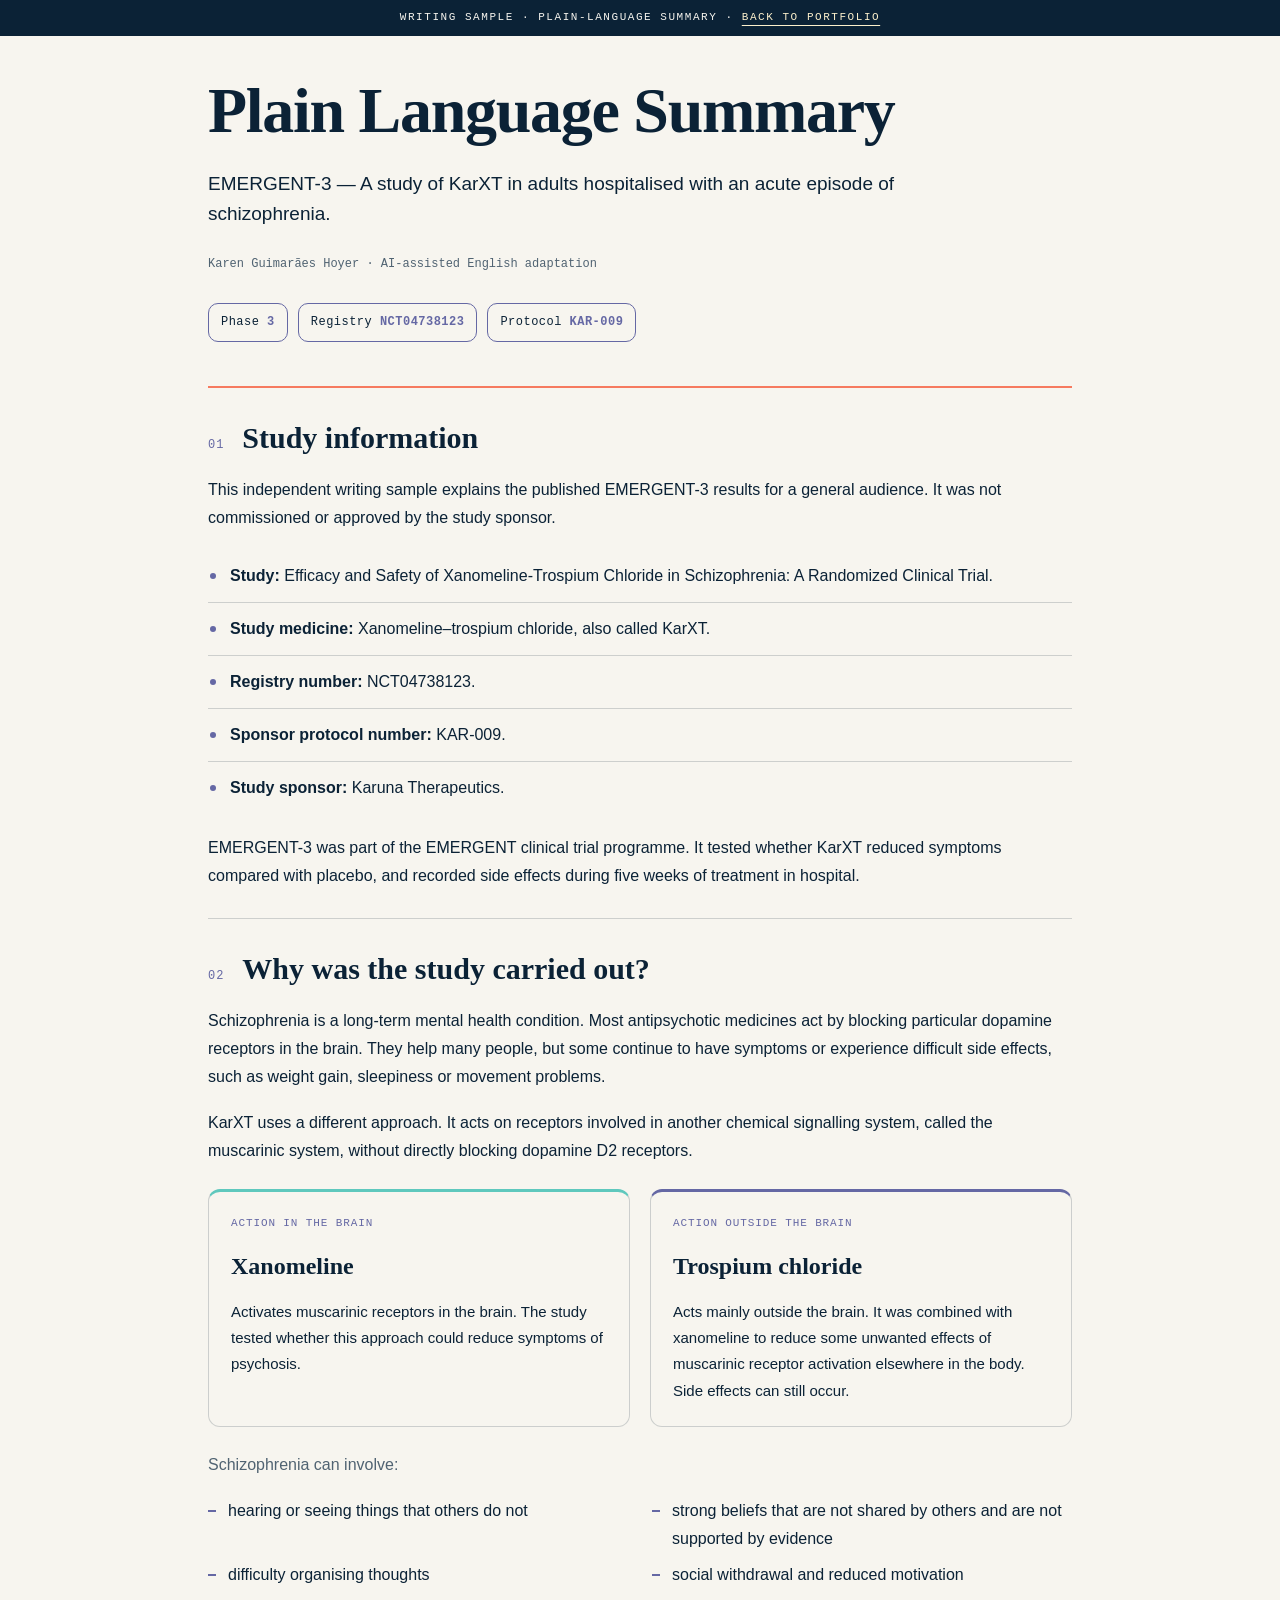
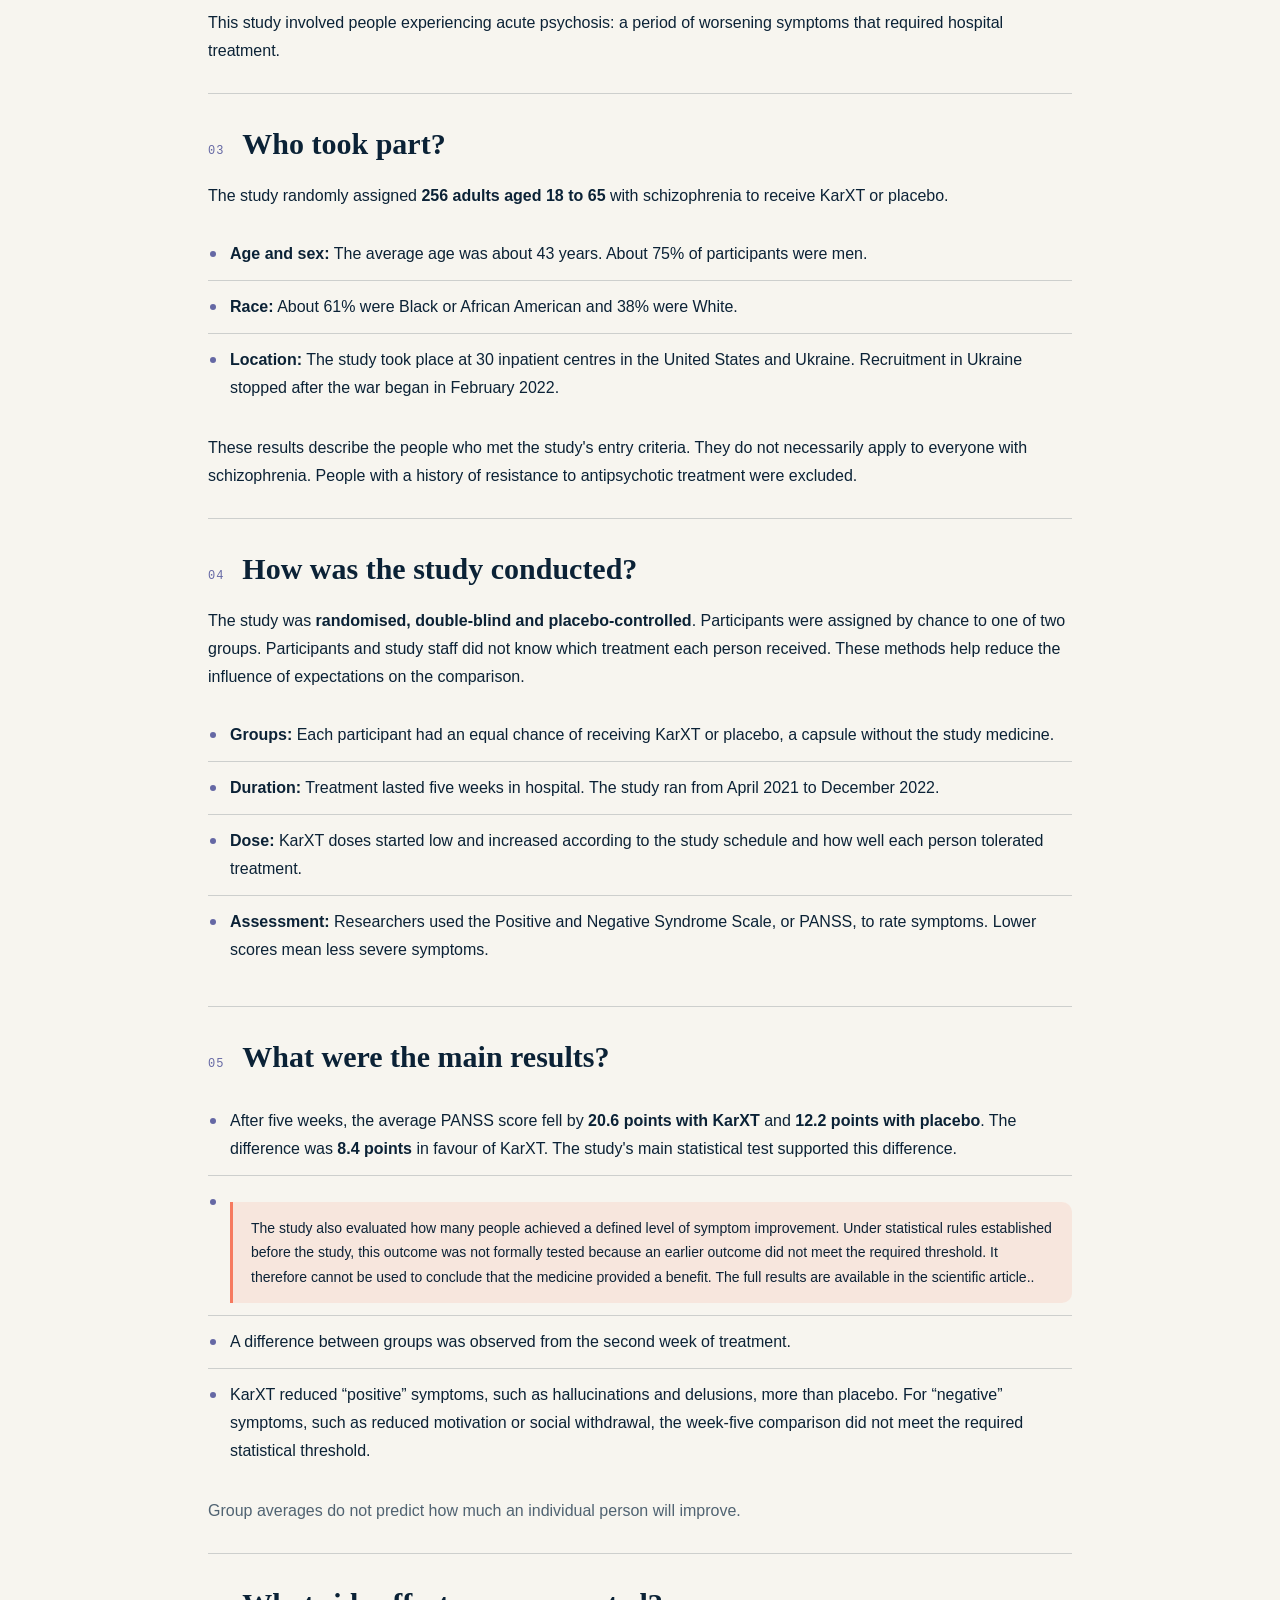
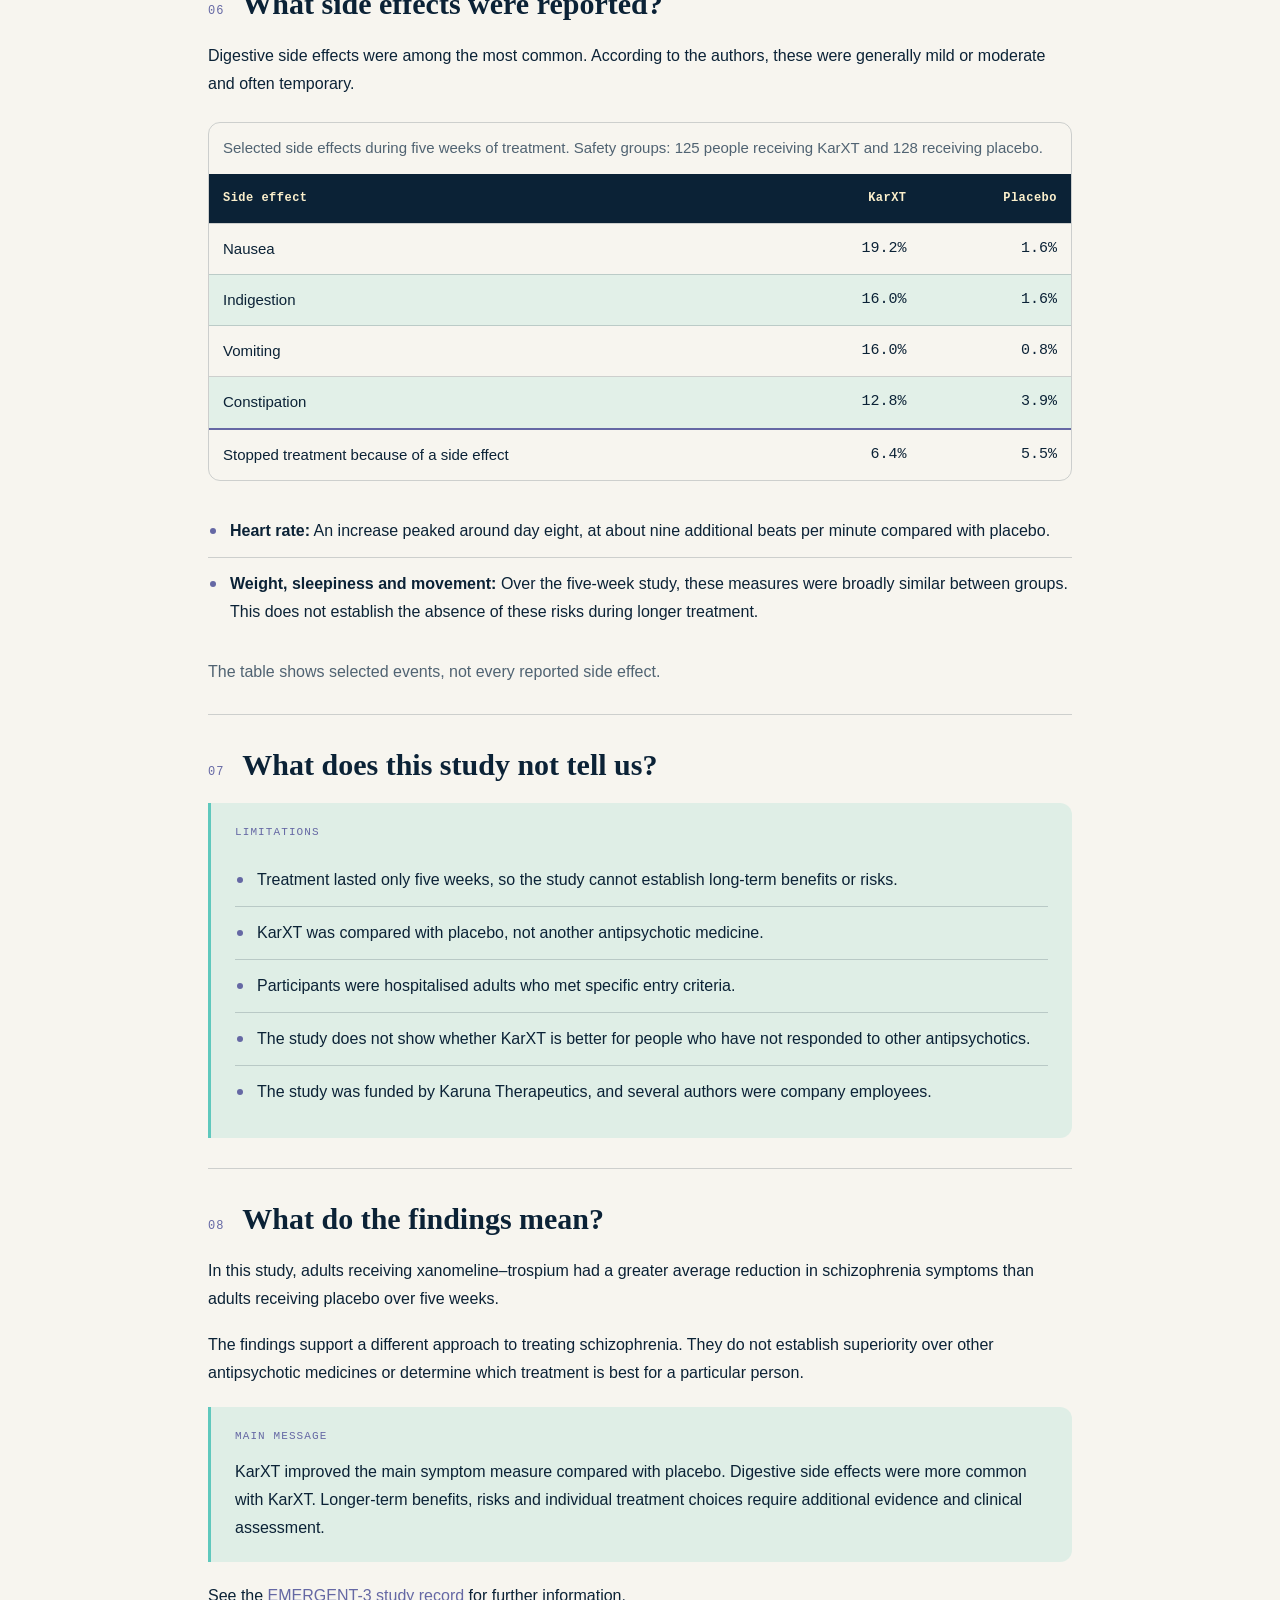
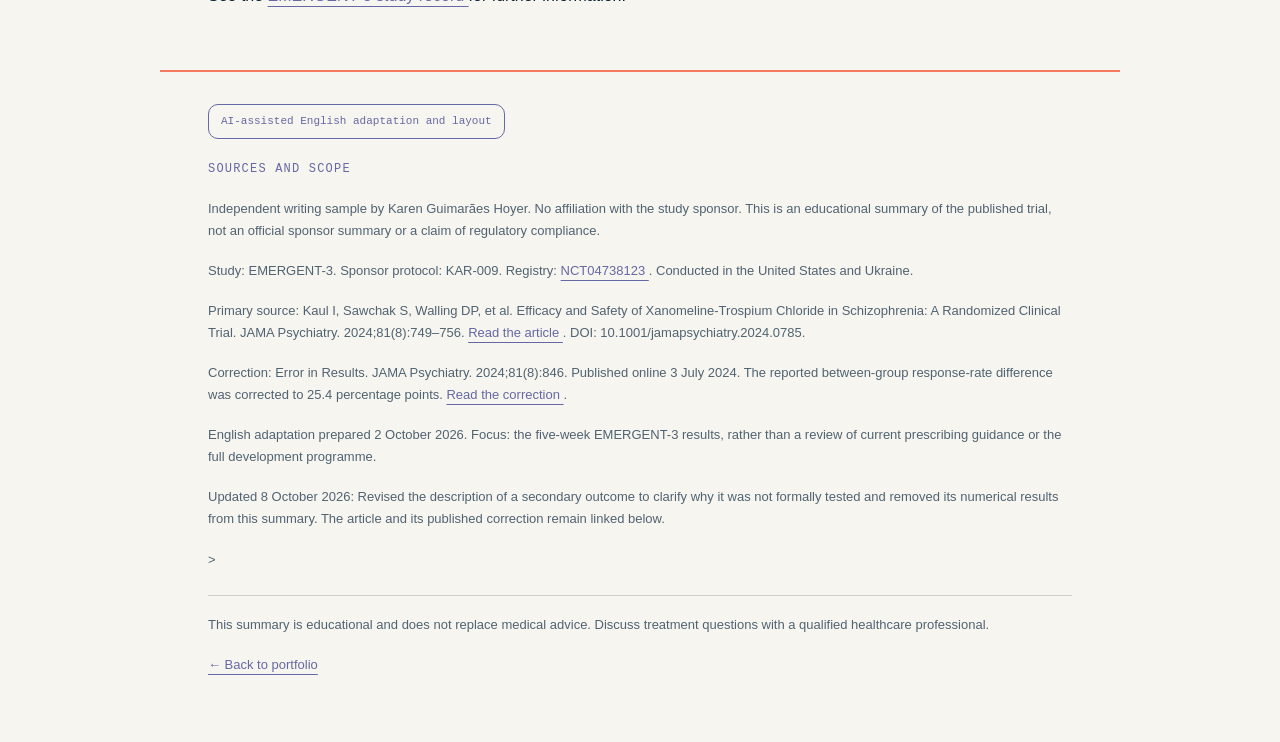
==== portfolio/PLS_KarXT_EMERGENT-3_EN.html @ 076cd574 "Update PLS_KarXT_EMERGENT-3_EN.html" ====
<!DOCTYPE html>
<html lang="en">
<head>
  <meta charset="UTF-8">
  <meta name="viewport" content="width=device-width, initial-scale=1.0">

  <title>Plain Language Summary — EMERGENT-3 (KarXT)</title>
<link rel="icon" type="image/png" href="/favicon-v8.png">
  <style>
    :root {
      --ink: #0b2236;
      --paper: #f7f5ef;
      --cream: #fcf0cc;
      --purple: #6568a4;
      --teal: #5fc8bd;
      --mint: #a5ded1;
      --coral: #f67a5f;
      --muted: #506372;
      --line: rgba(11, 34, 54, 0.18);
    }

    * {
      box-sizing: border-box;
    }

    html {
      -webkit-text-size-adjust: 100%;
    }

    body {
      margin: 0;
      background: var(--paper);
      color: var(--ink);
      font-family: Arial, Helvetica, sans-serif;
      font-size: 16px;
      line-height: 1.75;
    }

    .sheet {
      max-width: 960px;
      margin: 0 auto;
    }

    .masthead {
      padding: 40px 48px 44px;
    }

    .masthead-top {
      display: flex;
      align-items: center;
      padding-bottom: 24px;
      margin-bottom: 40px;
      border-bottom: 1px solid var(--line);
    }

    .mast-brand {
      font-family: "Courier New", Courier, monospace;
      font-size: 12px;
      letter-spacing: 0.08em;
      color: var(--muted);
      line-height: 1.7;
    }

    .mast-brand b {
      color: var(--ink);
    }

    .eyebrow,
    .byline,
    .chip,
    .sec-num,
    .tag,
    .note-k,
    .rf-k,
    .ai-badge {
      font-family: "Courier New", Courier, monospace;
    }

    .eyebrow {
      margin: 0 0 20px;
      color: var(--purple);
      font-size: 12px;
      letter-spacing: 0.12em;
      text-transform: uppercase;
    }

    h1 {
      margin: 0 0 24px;
      font-family: "Times New Roman", Times, serif;
      font-size: clamp(40px, 6vw, 64px);
      line-height: 1.08;
      letter-spacing: -0.02em;
    }

    .subtitle {
      max-width: 65ch;
      margin: 0 0 24px;
      font-size: 19px;
      line-height: 1.6;
    }

    .byline {
      margin: 0;
      color: var(--muted);
      font-size: 12px;
    }

    .metastrip {
      display: flex;
      flex-wrap: wrap;
      gap: 10px;
      margin-top: 28px;
    }

    .chip {
      padding: 8px 12px;
      border: 1px solid var(--purple);
      border-radius: 10px;
      font-size: 12px;
      letter-spacing: 0.04em;
    }

    .chip b {
      color: var(--purple);
    }

    .body {
      padding: 0 48px 32px;
    }

    section.block {
      padding: 32px 0 10px;
      border-top: 1px solid var(--line);
    }

    section.block:first-child {
      border-top: 2px solid var(--coral);
    }

    .sec-head {
      display: flex;
      align-items: baseline;
      gap: 18px;
      margin-bottom: 20px;
    }

    .sec-num {
      flex: none;
      color: var(--purple);
      font-size: 12px;
      letter-spacing: 0.08em;
    }

    h2 {
      margin: 0;
      font-family: "Times New Roman", Times, serif;
      font-size: 30px;
      line-height: 1.2;
    }

    p {
      margin: 0 0 18px;
    }

    .muted {
      color: var(--muted);
    }

    a {
      color: var(--purple);
      text-decoration: underline;
      text-underline-offset: 5px;
      overflow-wrap: anywhere;
      transition: color 0.2s ease;
    }

    a:hover {
      color: #286f69;
    }

    a:focus-visible {
      outline: 2px solid var(--purple);
      outline-offset: 5px;
    }

    ul {
      margin: 0 0 20px;
      padding: 0;
      list-style: none;
    }

    ul.facts li {
      position: relative;
      padding: 12px 0 12px 22px;
      border-bottom: 1px solid var(--line);
    }

    ul.facts li:last-child {
      border-bottom: 0;
    }

    ul.facts li::before {
      content: "";
      position: absolute;
      left: 2px;
      top: 23px;
      width: 6px;
      height: 6px;
      border-radius: 50%;
      background: var(--purple);
    }

    ul.symptoms {
      display: grid;
      grid-template-columns: repeat(2, minmax(0, 1fr));
      gap: 8px 24px;
    }

    ul.symptoms li {
      position: relative;
      padding-left: 20px;
    }

    ul.symptoms li::before {
      content: "";
      position: absolute;
      left: 0;
      top: 13px;
      width: 8px;
      height: 2px;
      background: var(--purple);
    }

    .mech {
      display: grid;
      grid-template-columns: repeat(2, minmax(0, 1fr));
      gap: 20px;
      margin: 24px 0;
    }

    .mech .cell {
      padding: 22px;
      border: 1px solid var(--line);
      border-radius: 12px;
    }

    .mech .brain {
      border-top: 3px solid var(--teal);
    }

    .mech .peripheral {
      border-top: 3px solid var(--purple);
    }

    .mech .tag {
      margin-bottom: 12px;
      color: var(--purple);
      font-size: 11px;
      letter-spacing: 0.08em;
      text-transform: uppercase;
    }

    .mech h3 {
      margin: 0 0 12px;
      font-family: "Times New Roman", Times, serif;
      font-size: 24px;
    }

    .mech p {
      margin: 0;
      font-size: 15px;
    }

    .tbl-wrap {
      margin: 24px 0;
      border: 1px solid var(--line);
      border-radius: 12px;
      overflow-x: auto;
    }

    table {
      width: 100%;
      min-width: 360px;
      border-collapse: collapse;
      font-size: 15px;
    }

    caption {
      padding: 12px 14px;
      caption-side: top;
      text-align: left;
      color: var(--muted);
    }

    thead th {
      padding: 14px;
      background: var(--ink);
      color: var(--cream);
      font-family: "Courier New", Courier, monospace;
      font-size: 12px;
      letter-spacing: 0.04em;
      text-align: right;
    }

    thead th:first-child {
      text-align: left;
    }

    tbody td {
      padding: 12px 14px;
      border-top: 1px solid var(--line);
      font-family: "Courier New", Courier, monospace;
      font-variant-numeric: tabular-nums;
      text-align: right;
    }

    tbody td:first-child {
      font-family: Arial, Helvetica, sans-serif;
      text-align: left;
    }

    tbody tr:nth-child(even) {
      background: rgba(165, 222, 209, 0.25);
    }

    tbody tr.discont td {
      border-top: 2px solid var(--purple);
    }

    .note {
      margin: 20px 0;
      padding: 20px 24px;
      border-left: 3px solid var(--teal);
      border-radius: 0 12px 12px 0;
      background: rgba(165, 222, 209, 0.3);
    }

    .note-k {
      margin-bottom: 12px;
      color: var(--purple);
      font-size: 11px;
      letter-spacing: 0.1em;
      text-transform: uppercase;
    }

    .note p,
    .note ul {
      margin: 0;
    }

    .caveat {
      margin: 14px 0 0;
      padding: 14px 18px;
      border-left: 3px solid var(--coral);
      border-radius: 0 10px 10px 0;
      background: rgba(246, 122, 95, 0.12);
      font-size: 14px;
    }

    .regfooter {
      padding: 32px 48px 48px;
      border-top: 2px solid var(--coral);
      color: var(--muted);
      font-size: 13px;
      line-height: 1.7;
    }

    .rf-k {
      color: var(--purple);
      font-size: 12px;
      letter-spacing: 0.1em;
      text-transform: uppercase;
    }

    .ai-badge {
      display: inline-block;
      margin-bottom: 20px;
      padding: 7px 12px;
      border: 1px solid var(--purple);
      border-radius: 10px;
      color: var(--purple);
      font-size: 11px;
    }

    .disclaim {
      margin-top: 24px;
      padding-top: 18px;
      border-top: 1px solid var(--line);
    }

    @media (max-width: 620px) {
      .masthead {
        padding: 28px 24px 32px;
      }

      .masthead-top {
        margin-bottom: 28px;
      }

      .body {
        padding: 0 24px 24px;
      }

      .regfooter {
        padding: 28px 24px 36px;
      }

      .subtitle {
        font-size: 17px;
      }

      h2 {
        font-size: 26px;
      }

      .mech,
      ul.symptoms {
        grid-template-columns: 1fr;
      }

      .sec-head {
        gap: 12px;
      }

      .note {
        padding: 18px;
      }
    }

    @media print {
      body {
        background: #fff;
      }

      .sheet {
        max-width: none;
      }

      .masthead {
        padding-top: 20px;
      }

      thead th,
      .note,
      .caveat {
        -webkit-print-color-adjust: exact;
        print-color-adjust: exact;
      }

      .sec-head {
        break-after: avoid;
      }

      tr,
      .mech .cell {
        break-inside: avoid;
      }
    }

.sample-bar {
  box-sizing: border-box;
  margin: 0;
  padding: 9px 14px;
  background: #0b2236;
  color: #f7f5ef;
  font-family: "Courier New", Courier, monospace;
  font-size: 11px;
  font-weight: normal;
  line-height: 1.62;
  letter-spacing: 0.14em;
  text-transform: uppercase;
  text-align: center;
}

.sample-bar a {
  color: #fcf0cc;
}

.sample-bar a:hover {
  color: #5fc8bd;
}

.sample-bar a:focus-visible {
  outline: 2px solid #5fc8bd;
  outline-offset: 4px;
}

@media print {
  .sample-bar {
    display: none;
  }
}
    
  </style>
</head>

<body>
  <div class="sample-bar">
    Writing sample · plain-language summary ·
    <a href="/portfolio/#communication">back to portfolio</a>
  </div>

  <main class="sheet">

    <header class="masthead">
      <h1>Plain Language Summary</h1>
      <p class="subtitle">
        EMERGENT-3 — A study of KarXT in adults hospitalised
        with an acute episode of schizophrenia.
      </p>

      <p class="byline">
        Karen Guimarães Hoyer · AI-assisted English adaptation
      </p>

      <div class="metastrip">
        <span class="chip">Phase <b>3</b></span>
        <span class="chip">Registry <b>NCT04738123</b></span>
        <span class="chip">Protocol <b>KAR-009</b></span>
      </div>
    </header>

    <div class="body">

      <section class="block">
        <div class="sec-head">
          <span class="sec-num">01</span>
          <h2>Study information</h2>
        </div>

        <p>
          This independent writing sample explains the published
          EMERGENT-3 results for a general audience. It was not
          commissioned or approved by the study sponsor.
        </p>

        <ul class="facts">
          <li>
            <b>Study:</b> Efficacy and Safety of
            Xanomeline-Trospium Chloride in Schizophrenia:
            A Randomized Clinical Trial.
          </li>
          <li>
            <b>Study medicine:</b> Xanomeline–trospium chloride,
            also called KarXT.
          </li>
          <li><b>Registry number:</b> NCT04738123.</li>
          <li><b>Sponsor protocol number:</b> KAR-009.</li>
          <li><b>Study sponsor:</b> Karuna Therapeutics.</li>
        </ul>

        <p>
          EMERGENT-3 was part of the EMERGENT clinical trial
          programme. It tested whether KarXT reduced symptoms
          compared with placebo, and recorded side effects
          during five weeks of treatment in hospital.
        </p>
      </section>

      <section class="block">
        <div class="sec-head">
          <span class="sec-num">02</span>
          <h2>Why was the study carried out?</h2>
        </div>

        <p>
          Schizophrenia is a long-term mental health condition.
          Most antipsychotic medicines act by blocking particular
          dopamine receptors in the brain. They help many people,
          but some continue to have symptoms or experience
          difficult side effects, such as weight gain, sleepiness
          or movement problems.
        </p>

        <p>
          KarXT uses a different approach. It acts on receptors
          involved in another chemical signalling system, called
          the muscarinic system, without directly blocking
          dopamine D2 receptors.
        </p>

        <div class="mech">
          <div class="cell brain">
            <div class="tag">Action in the brain</div>
            <h3>Xanomeline</h3>
            <p>
              Activates muscarinic receptors in the brain.
              The study tested whether this approach could
              reduce symptoms of psychosis.
            </p>
          </div>

          <div class="cell peripheral">
            <div class="tag">Action outside the brain</div>
            <h3>Trospium chloride</h3>
            <p>
              Acts mainly outside the brain. It was combined
              with xanomeline to reduce some unwanted effects
              of muscarinic receptor activation elsewhere in
              the body. Side effects can still occur.
            </p>
          </div>
        </div>

        <p class="muted">Schizophrenia can involve:</p>

        <ul class="symptoms">
          <li>hearing or seeing things that others do not</li>
          <li>
            strong beliefs that are not shared by others
            and are not supported by evidence
          </li>
          <li>difficulty organising thoughts</li>
          <li>social withdrawal and reduced motivation</li>
        </ul>

        <p>
          This study involved people experiencing acute psychosis:
          a period of worsening symptoms that required hospital
          treatment.
        </p>
      </section>

      <section class="block">
        <div class="sec-head">
          <span class="sec-num">03</span>
          <h2>Who took part?</h2>
        </div>

        <p>
          The study randomly assigned
          <strong>256 adults aged 18 to 65</strong>
          with schizophrenia to receive KarXT or placebo.
        </p>

        <ul class="facts">
          <li>
            <b>Age and sex:</b> The average age was about
            43 years. About 75% of participants were men.
          </li>
          <li>
            <b>Race:</b> About 61% were Black or African American
            and 38% were White.
          </li>
          <li>
            <b>Location:</b> The study took place at 30 inpatient
            centres in the United States and Ukraine.
            Recruitment in Ukraine stopped after the war
            began in February 2022.
          </li>
        </ul>

        <p>
          These results describe the people who met the study's
          entry criteria. They do not necessarily apply to everyone
          with schizophrenia. People with a history of resistance
          to antipsychotic treatment were excluded.
        </p>
      </section>

      <section class="block">
        <div class="sec-head">
          <span class="sec-num">04</span>
          <h2>How was the study conducted?</h2>
        </div>

        <p>
          The study was
          <strong>randomised, double-blind and placebo-controlled</strong>.
          Participants were assigned by chance to one of two
          groups. Participants and study staff did not know which
          treatment each person received. These methods help
          reduce the influence of expectations on the comparison.
        </p>

        <ul class="facts">
          <li>
            <b>Groups:</b> Each participant had an equal chance
            of receiving KarXT or placebo, a capsule without
            the study medicine.
          </li>
          <li>
            <b>Duration:</b> Treatment lasted five weeks in hospital.
            The study ran from April 2021 to December 2022.
          </li>
          <li>
            <b>Dose:</b> KarXT doses started low and increased
            according to the study schedule and how well
            each person tolerated treatment.
          </li>
          <li>
            <b>Assessment:</b> Researchers used the Positive
            and Negative Syndrome Scale, or PANSS, to rate
            symptoms. Lower scores mean less severe symptoms.
          </li>
        </ul>
      </section>

      <section class="block">
        <div class="sec-head">
          <span class="sec-num">05</span>
          <h2>What were the main results?</h2>
        </div>

        <ul class="facts">
          <li>
            After five weeks, the average PANSS score fell by
            <b>20.6 points with KarXT</b> and
            <b>12.2 points with placebo</b>.
            The difference was <b>8.4 points</b> in favour
            of KarXT. The study's main statistical test
            supported this difference.
          </li>

          <li>
            <div class="caveat">
              The study also evaluated how many people achieved a defined level of symptom improvement. Under statistical rules established before the study, this outcome was not formally tested because an earlier outcome did not meet the required threshold. It therefore cannot be used to conclude that the medicine provided a benefit. The full results are available in the scientific article.</b>.
            </div>
          </li>

          <li>
            A difference between groups was observed
            from the second week of treatment.
          </li>

          <li>
            KarXT reduced “positive” symptoms, such as
            hallucinations and delusions, more than placebo.
            For “negative” symptoms, such as reduced motivation
            or social withdrawal, the week-five comparison
            did not meet the required statistical threshold.
          </li>
        </ul>

        <p class="muted">
          Group averages do not predict how much an individual
          person will improve.
        </p>
      </section>

      <section class="block">
        <div class="sec-head">
          <span class="sec-num">06</span>
          <h2>What side effects were reported?</h2>
        </div>

        <p>
          Digestive side effects were among the most common.
          According to the authors, these were generally mild
          or moderate and often temporary.
        </p>

        <div class="tbl-wrap">
          <table>
            <caption>
              Selected side effects during five weeks of treatment.
              Safety groups: 125 people receiving KarXT and
              128 receiving placebo.
            </caption>

            <thead>
              <tr>
                <th scope="col">Side effect</th>
                <th scope="col">KarXT</th>
                <th scope="col">Placebo</th>
              </tr>
            </thead>

            <tbody>
              <tr>
                <td>Nausea</td>
                <td>19.2%</td>
                <td>1.6%</td>
              </tr>
              <tr>
                <td>Indigestion</td>
                <td>16.0%</td>
                <td>1.6%</td>
              </tr>
              <tr>
                <td>Vomiting</td>
                <td>16.0%</td>
                <td>0.8%</td>
              </tr>
              <tr>
                <td>Constipation</td>
                <td>12.8%</td>
                <td>3.9%</td>
              </tr>
              <tr class="discont">
                <td>Stopped treatment because of a side effect</td>
                <td>6.4%</td>
                <td>5.5%</td>
              </tr>
            </tbody>
          </table>
        </div>

        <ul class="facts">
          <li>
            <b>Heart rate:</b> An increase peaked around day
            eight, at about nine additional beats per minute
            compared with placebo.
          </li>
          <li>
            <b>Weight, sleepiness and movement:</b> Over the
            five-week study, these measures were broadly similar
            between groups. This does not establish the absence
            of these risks during longer treatment.
          </li>
        </ul>

        <p class="muted">
          The table shows selected events, not every reported
          side effect.
        </p>
      </section>

      <section class="block">
        <div class="sec-head">
          <span class="sec-num">07</span>
          <h2>What does this study not tell us?</h2>
        </div>

        <div class="note">
          <div class="note-k">Limitations</div>

          <ul class="facts">
            <li>
              Treatment lasted only five weeks, so the study
              cannot establish long-term benefits or risks.
            </li>
            <li>
              KarXT was compared with placebo, not another
              antipsychotic medicine.
            </li>
            <li>
              Participants were hospitalised adults who met
              specific entry criteria.
            </li>
            <li>
              The study does not show whether KarXT is better
              for people who have not responded to other
              antipsychotics.
            </li>
            <li>
              The study was funded by Karuna Therapeutics,
              and several authors were company employees.
            </li>
          </ul>
        </div>
      </section>

      <section class="block">
        <div class="sec-head">
          <span class="sec-num">08</span>
          <h2>What do the findings mean?</h2>
        </div>

        <p>
          In this study, adults receiving xanomeline–trospium
          had a greater average reduction in schizophrenia
          symptoms than adults receiving placebo over five weeks.
        </p>

        <p>
          The findings support a different approach to treating
          schizophrenia. They do not establish superiority over
          other antipsychotic medicines or determine which
          treatment is best for a particular person.
        </p>

        <div class="note">
          <div class="note-k">Main message</div>
          <p>
            KarXT improved the main symptom measure compared
            with placebo. Digestive side effects were more common
            with KarXT. Longer-term benefits, risks and individual
            treatment choices require additional evidence
            and clinical assessment.
          </p>
        </div>

        <p>
          See the
          <a href="https://clinicaltrials.gov/study/NCT04738123">
            EMERGENT-3 study record
          </a>
          for further information.
        </p>
      </section>

    </div>

    <footer class="regfooter">
      <span class="ai-badge">
        AI-assisted English adaptation and layout
      </span>

      <p class="rf-k">Sources and scope</p>

      <p>
        Independent writing sample by Karen Guimarães Hoyer.
        No affiliation with the study sponsor. This is an
        educational summary of the published trial, not an
        official sponsor summary or a claim of regulatory compliance.
      </p>

      <p>
        Study: EMERGENT-3. Sponsor protocol: KAR-009.
        Registry:
        <a href="https://clinicaltrials.gov/study/NCT04738123">
          NCT04738123
        </a>.
        Conducted in the United States and Ukraine.
      </p>

      <p>
        Primary source: Kaul I, Sawchak S, Walling DP, et al.
        Efficacy and Safety of Xanomeline-Trospium Chloride in
        Schizophrenia: A Randomized Clinical Trial.
        JAMA Psychiatry. 2024;81(8):749–756.
        <a href="https://jamanetwork.com/journals/jamapsychiatry/fullarticle/2818047">
          Read the article
        </a>.
        DOI: 10.1001/jamapsychiatry.2024.0785.
      </p>

      <p>
        Correction: Error in Results.
        JAMA Psychiatry. 2024;81(8):846.
        Published online 3 July 2024.
        The reported between-group response-rate difference
        was corrected to 25.4 percentage points.
        <a href="https://jamanetwork.com/journals/jamapsychiatry/fullarticle/2820775">
          Read the correction
        </a>.
      </p>

      <p>
        English adaptation prepared 2 October 2026.
        Focus: the five-week EMERGENT-3 results, rather than
        a review of current prescribing guidance or the full
        development programme.
      </p>

      <p>
        Updated 8 October 2026: Revised the description of a secondary outcome to clarify why it was not formally tested and removed its numerical results from this summary. The article and its published correction remain linked below.
      </p>>
      
      <p class="disclaim">
        This summary is educational and does not replace medical
        advice. Discuss treatment questions with a qualified
        healthcare professional.
      </p>

      <p>
        <a href="/portfolio/">← Back to portfolio</a>
      </p>
    </footer>

  </main>
</body>
</html>
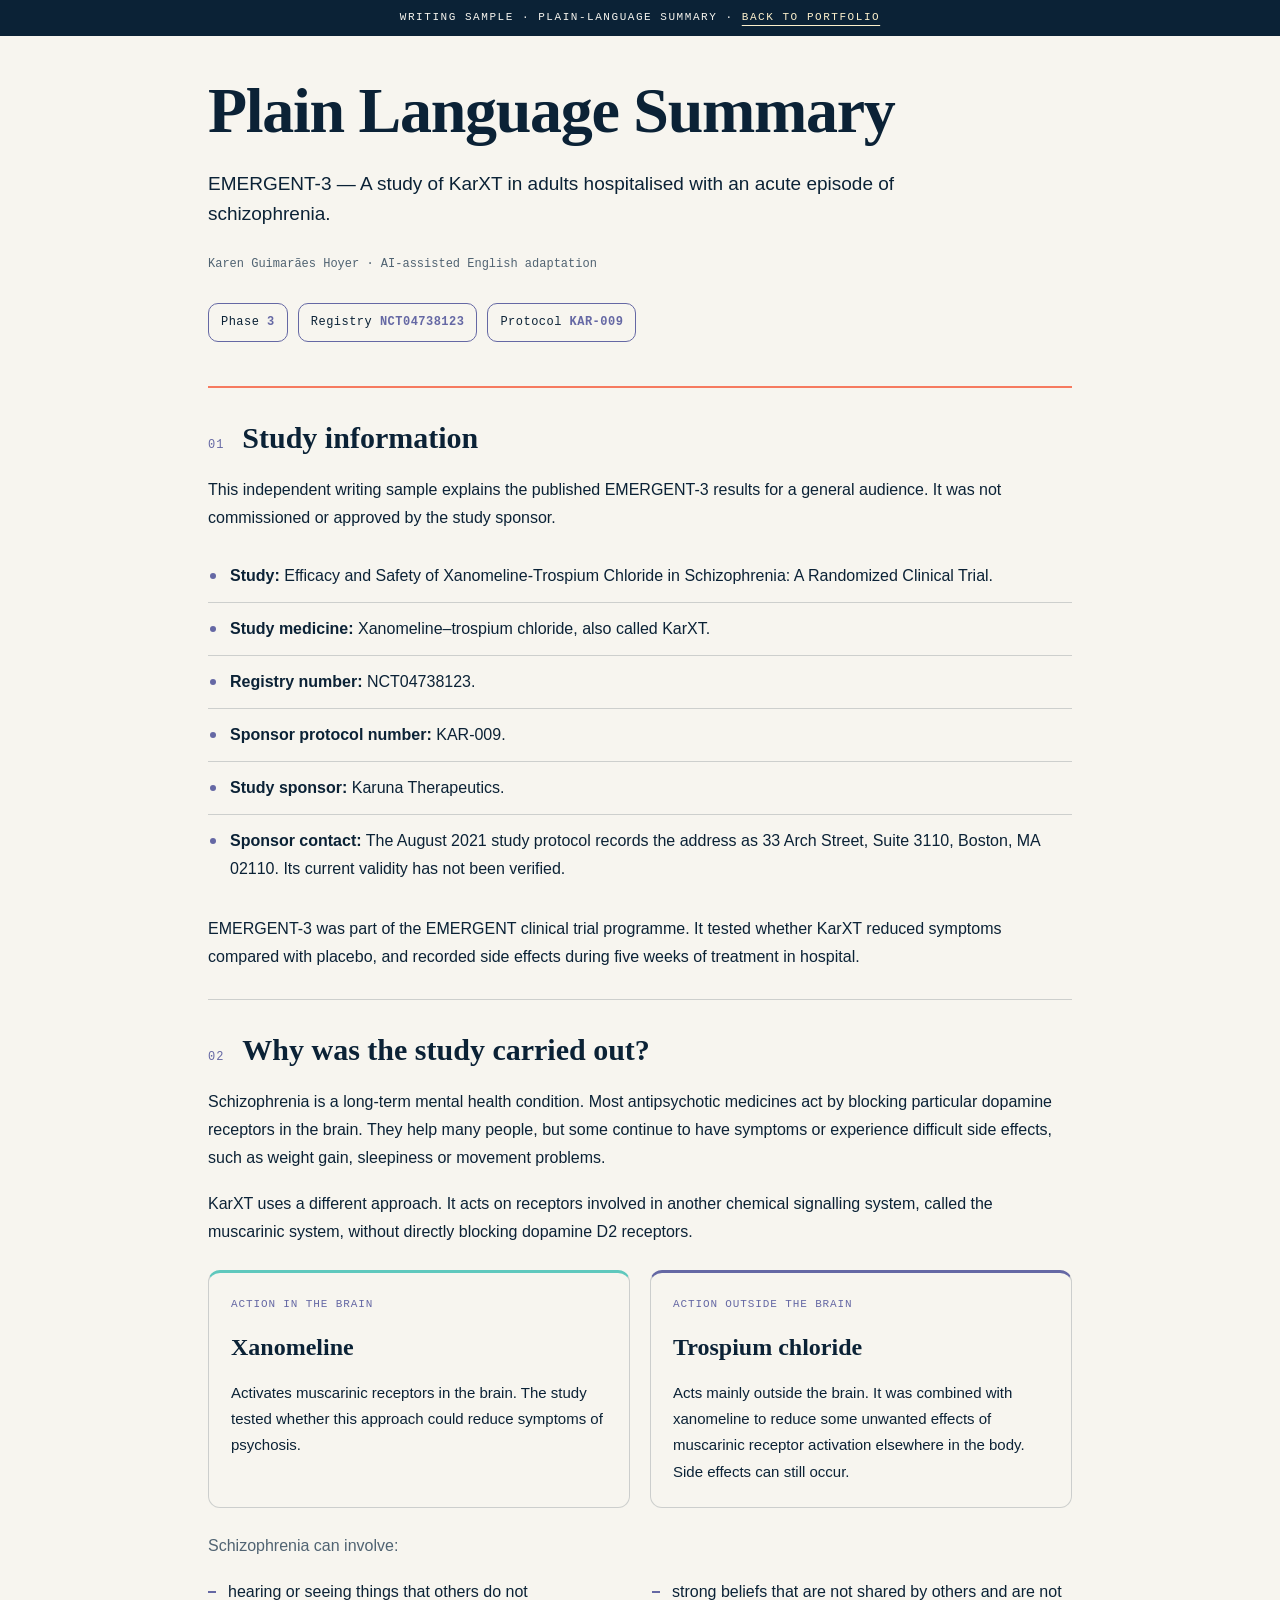
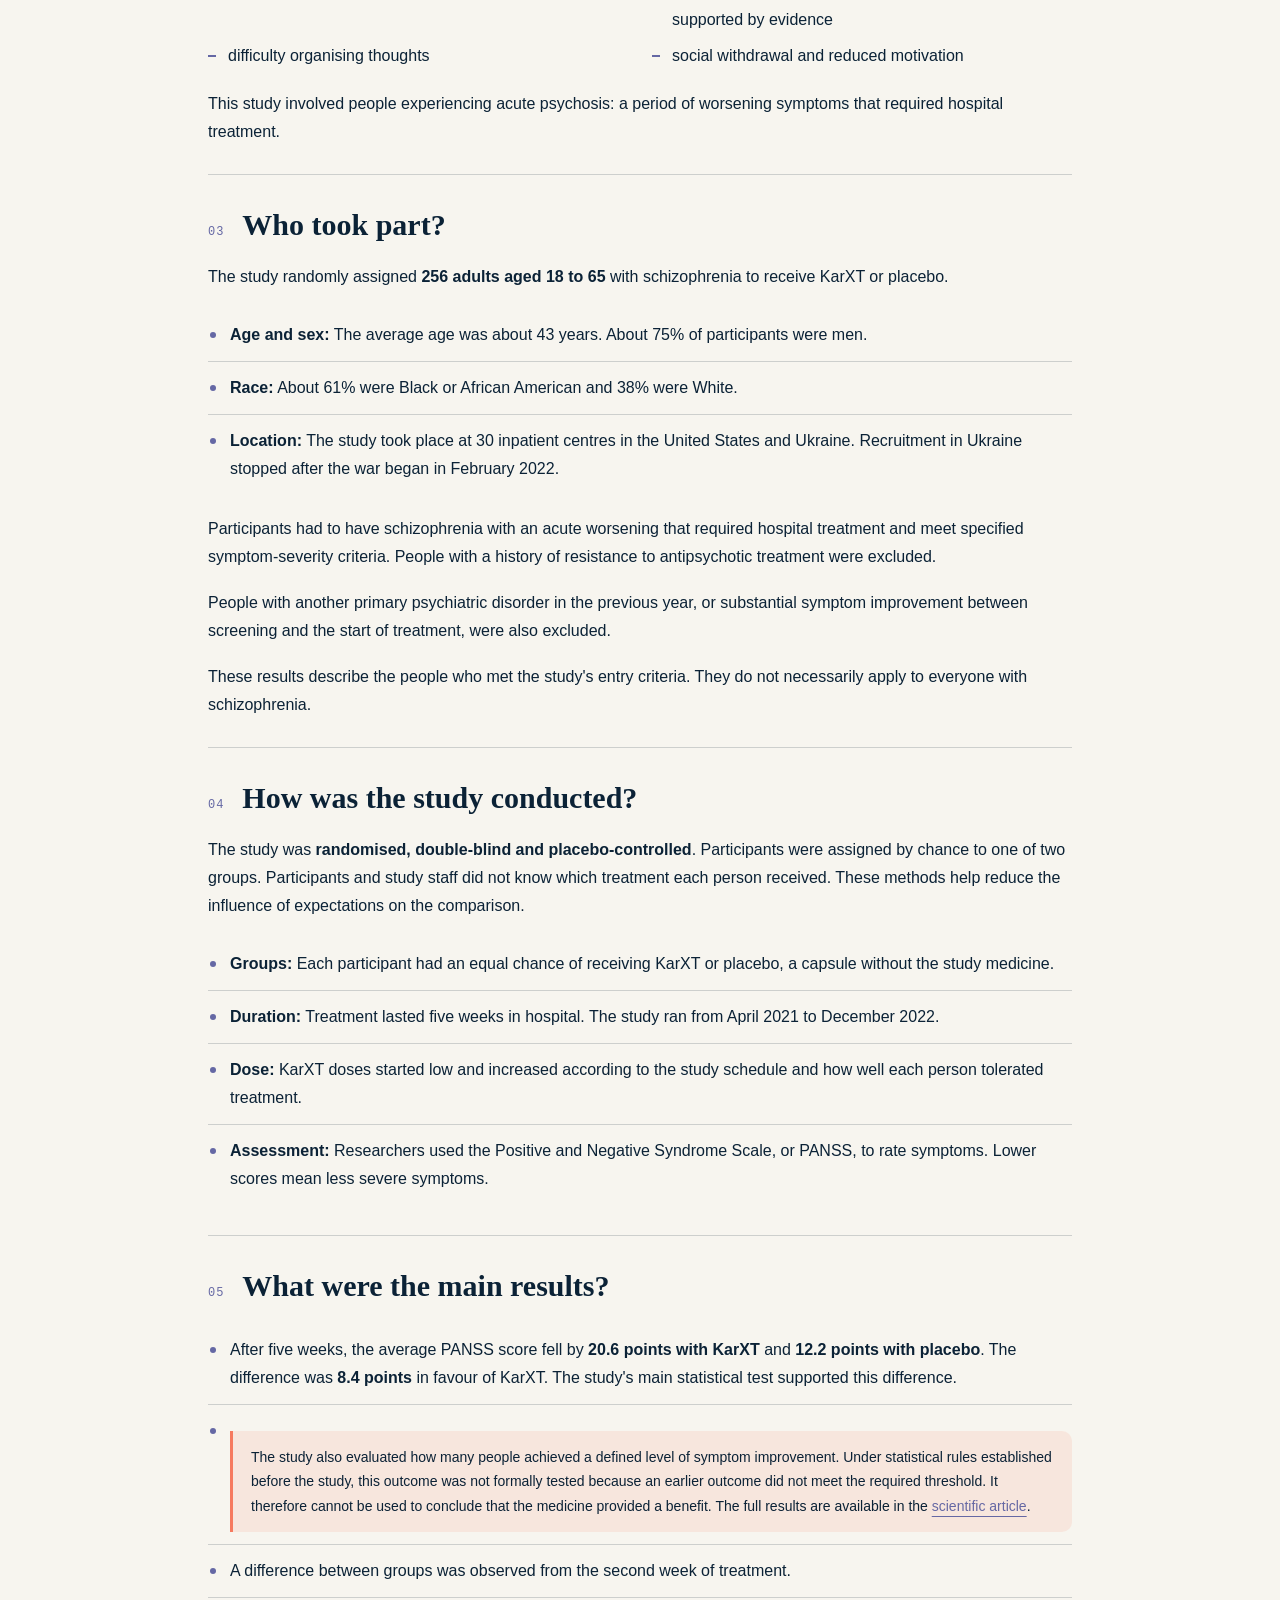
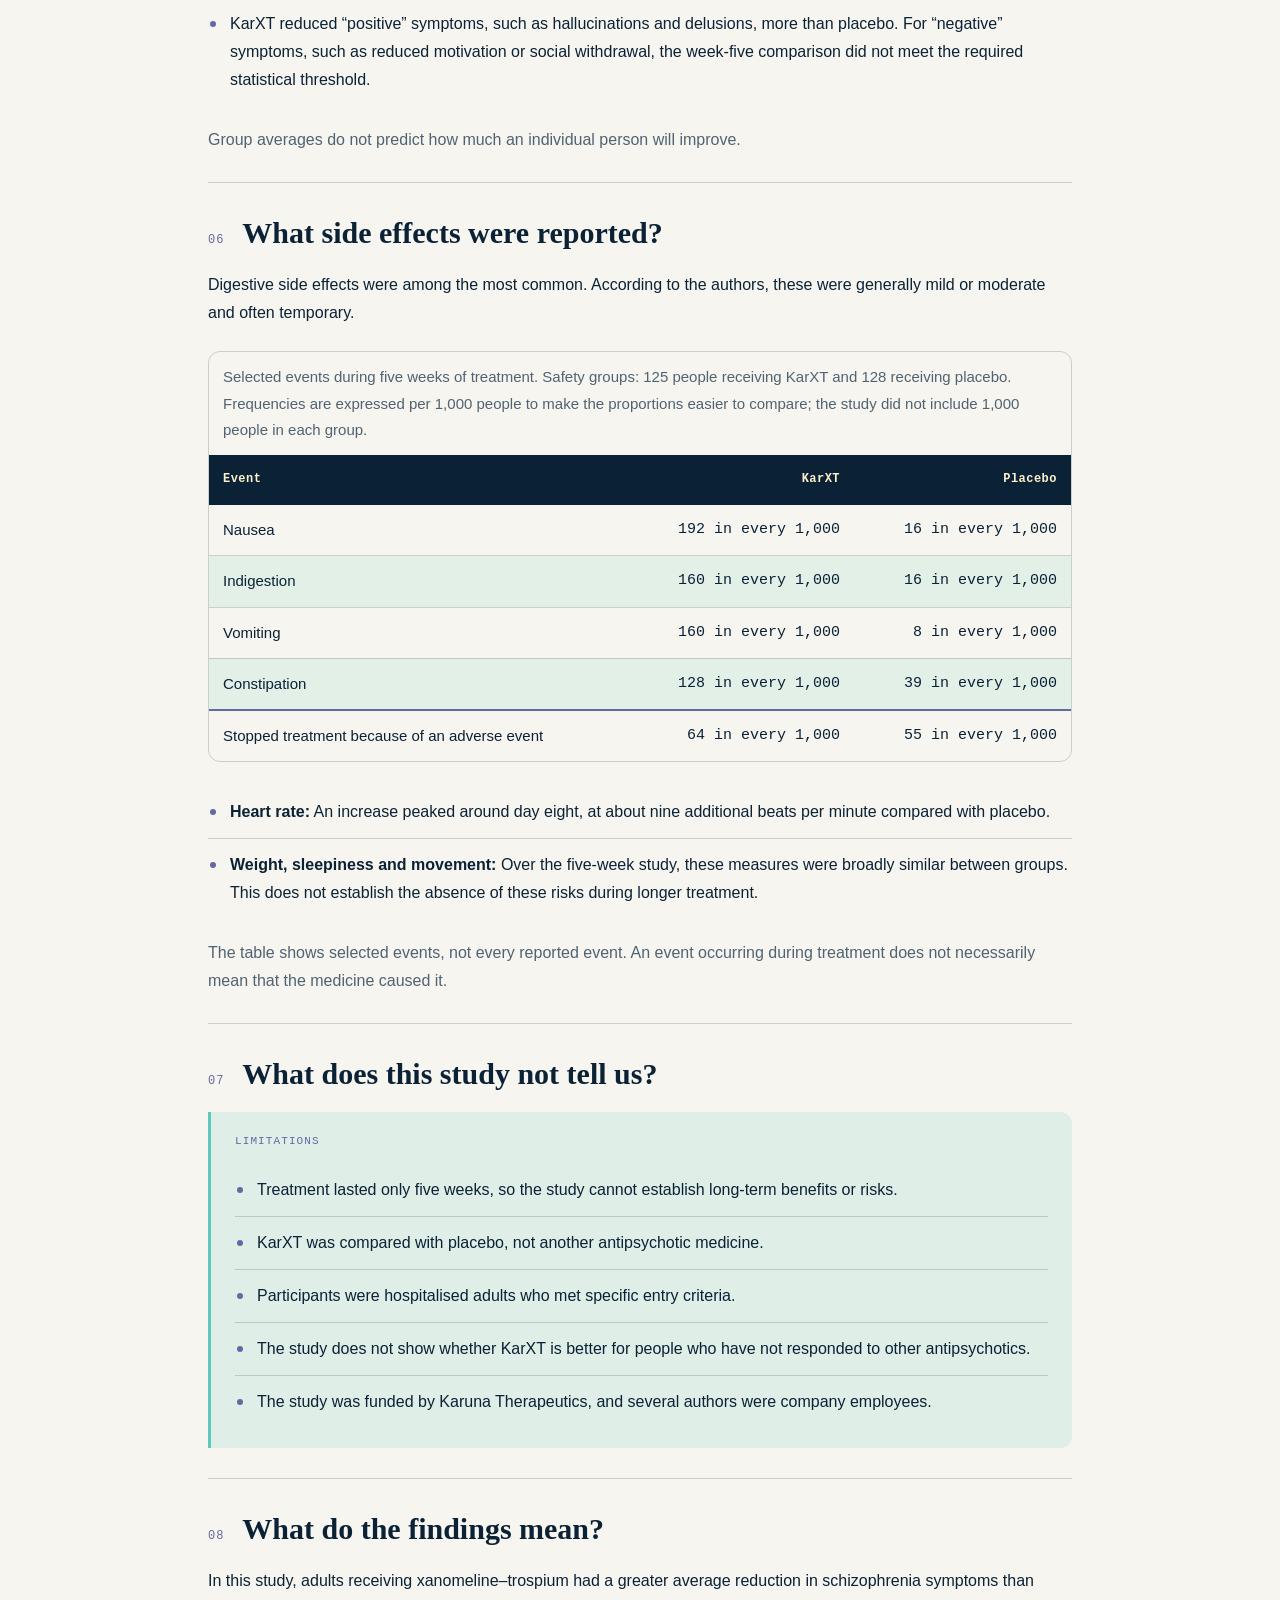
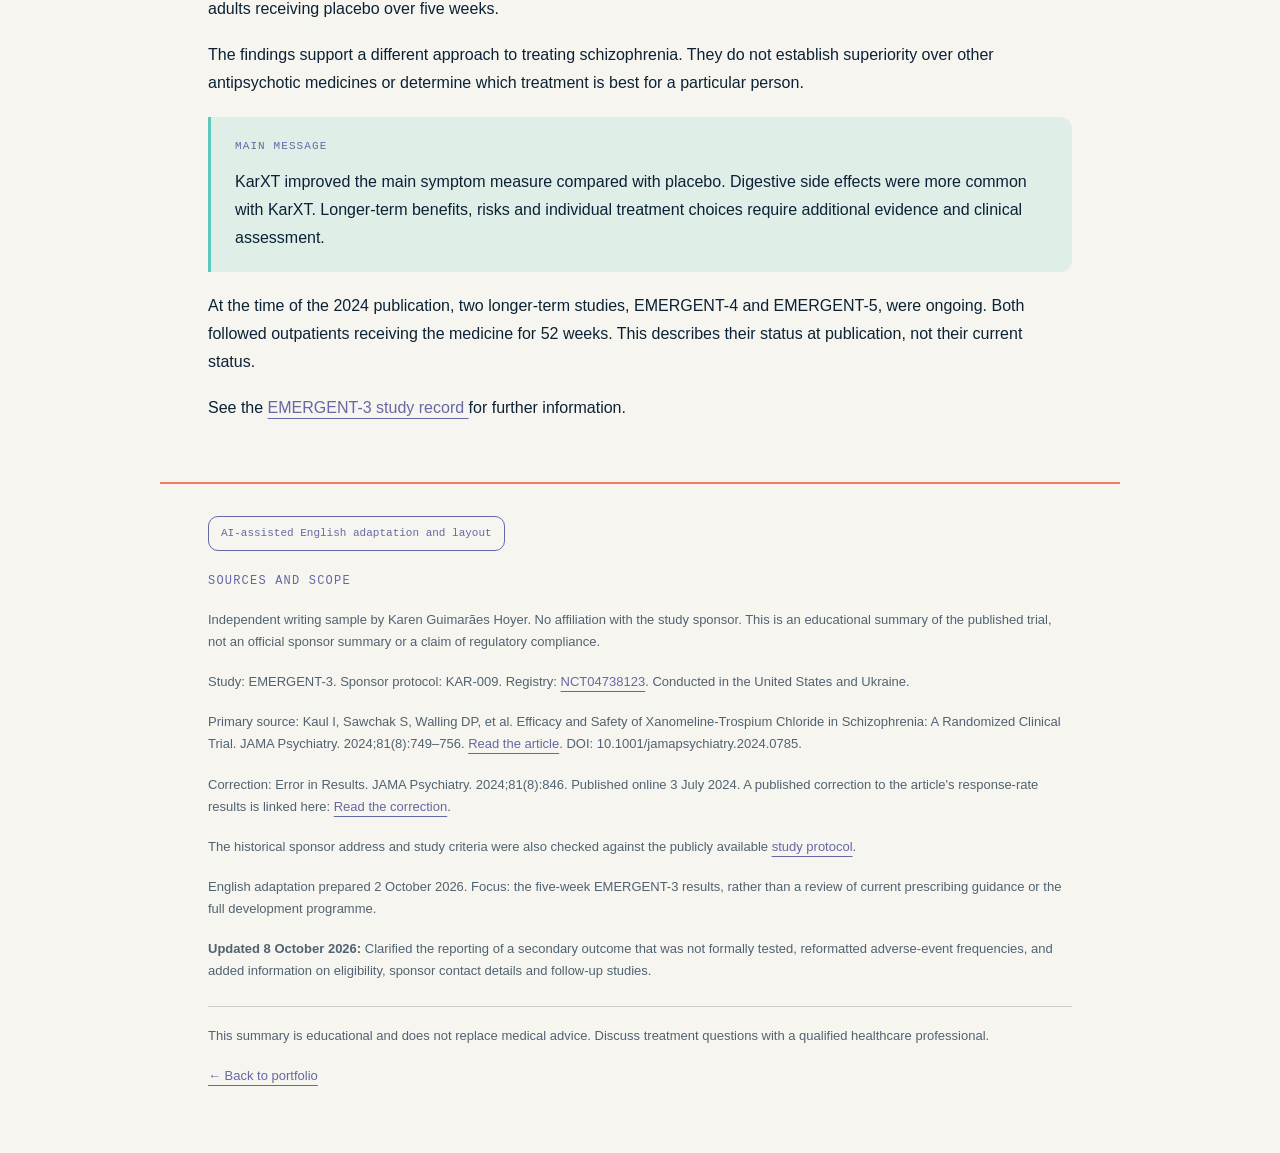
==== commit bc8ef1f0: "Update PLS_KarXT_EMERGENT-3_EN.html" ====
--- a/portfolio/PLS_KarXT_EMERGENT-3_EN.html
+++ b/portfolio/PLS_KarXT_EMERGENT-3_EN.html
@@ -547,6 +547,11 @@
           <li><b>Registry number:</b> NCT04738123.</li>
           <li><b>Sponsor protocol number:</b> KAR-009.</li>
           <li><b>Study sponsor:</b> Karuna Therapeutics.</li>
+          <li>
+            <b>Sponsor contact:</b> The August 2021 study protocol
+            records the address as 33 Arch Street, Suite 3110,
+            Boston, MA 02110. Its current validity has not been verified.
+          </li>
         </ul>
 
         <p>
@@ -651,10 +656,22 @@
         </ul>
 
         <p>
+          Participants had to have schizophrenia with an acute
+          worsening that required hospital treatment and meet
+          specified symptom-severity criteria. People with a
+          history of resistance to antipsychotic treatment were excluded.
+        </p>
+
+        <p>
+          People with another primary psychiatric disorder in the
+          previous year, or substantial symptom improvement between
+          screening and the start of treatment, were also excluded.
+        </p>
+
+        <p>
           These results describe the people who met the study's
           entry criteria. They do not necessarily apply to everyone
-          with schizophrenia. People with a history of resistance
-          to antipsychotic treatment were excluded.
+          with schizophrenia.
         </p>
       </section>
 
@@ -714,7 +731,16 @@
 
           <li>
             <div class="caveat">
-              The study also evaluated how many people achieved a defined level of symptom improvement. Under statistical rules established before the study, this outcome was not formally tested because an earlier outcome did not meet the required threshold. It therefore cannot be used to conclude that the medicine provided a benefit. The full results are available in the scientific article.</b>.
+              The study also evaluated how many people achieved
+              a defined level of symptom improvement. Under
+              statistical rules established before the study,
+              this outcome was not formally tested because an
+              earlier outcome did not meet the required threshold.
+              It therefore cannot be used to conclude that the
+              medicine provided a benefit. The full results are
+              available in the
+              <a href="https://jamanetwork.com/journals/jamapsychiatry/fullarticle/2818047">
+                scientific article</a>.
             </div>
           </li>
 
@@ -753,14 +779,17 @@
         <div class="tbl-wrap">
           <table>
             <caption>
-              Selected side effects during five weeks of treatment.
+              Selected events during five weeks of treatment.
               Safety groups: 125 people receiving KarXT and
-              128 receiving placebo.
+              128 receiving placebo. Frequencies are expressed
+              per 1,000 people to make the proportions easier
+              to compare; the study did not include 1,000 people
+              in each group.
             </caption>
 
             <thead>
               <tr>
-                <th scope="col">Side effect</th>
+                <th scope="col">Event</th>
                 <th scope="col">KarXT</th>
                 <th scope="col">Placebo</th>
               </tr>
@@ -769,28 +798,28 @@
             <tbody>
               <tr>
                 <td>Nausea</td>
-                <td>19.2%</td>
-                <td>1.6%</td>
+                <td>192 in every 1,000</td>
+                <td>16 in every 1,000</td>
               </tr>
               <tr>
                 <td>Indigestion</td>
-                <td>16.0%</td>
-                <td>1.6%</td>
+                <td>160 in every 1,000</td>
+                <td>16 in every 1,000</td>
               </tr>
               <tr>
                 <td>Vomiting</td>
-                <td>16.0%</td>
-                <td>0.8%</td>
+                <td>160 in every 1,000</td>
+                <td>8 in every 1,000</td>
               </tr>
               <tr>
                 <td>Constipation</td>
-                <td>12.8%</td>
-                <td>3.9%</td>
+                <td>128 in every 1,000</td>
+                <td>39 in every 1,000</td>
               </tr>
               <tr class="discont">
-                <td>Stopped treatment because of a side effect</td>
-                <td>6.4%</td>
-                <td>5.5%</td>
+                <td>Stopped treatment because of an adverse event</td>
+                <td>64 in every 1,000</td>
+                <td>55 in every 1,000</td>
               </tr>
             </tbody>
           </table>
@@ -812,7 +841,8 @@
 
         <p class="muted">
           The table shows selected events, not every reported
-          side effect.
+          event. An event occurring during treatment does not
+          necessarily mean that the medicine caused it.
         </p>
       </section>
 
@@ -882,6 +912,14 @@
         </div>
 
         <p>
+          At the time of the 2024 publication, two longer-term
+          studies, EMERGENT-4 and EMERGENT-5, were ongoing.
+          Both followed outpatients receiving the medicine
+          for 52 weeks. This describes their status at publication,
+          not their current status.
+        </p>
+
+        <p>
           See the
           <a href="https://clinicaltrials.gov/study/NCT04738123">
             EMERGENT-3 study record
@@ -910,8 +948,7 @@
         Study: EMERGENT-3. Sponsor protocol: KAR-009.
         Registry:
         <a href="https://clinicaltrials.gov/study/NCT04738123">
-          NCT04738123
-        </a>.
+          NCT04738123</a>.
         Conducted in the United States and Ukraine.
       </p>
 
@@ -921,8 +958,7 @@
         Schizophrenia: A Randomized Clinical Trial.
         JAMA Psychiatry. 2024;81(8):749–756.
         <a href="https://jamanetwork.com/journals/jamapsychiatry/fullarticle/2818047">
-          Read the article
-        </a>.
+          Read the article</a>.
         DOI: 10.1001/jamapsychiatry.2024.0785.
       </p>
 
@@ -930,11 +966,17 @@
         Correction: Error in Results.
         JAMA Psychiatry. 2024;81(8):846.
         Published online 3 July 2024.
-        The reported between-group response-rate difference
-        was corrected to 25.4 percentage points.
+        A published correction to the article's response-rate
+        results is linked here:
         <a href="https://jamanetwork.com/journals/jamapsychiatry/fullarticle/2820775">
-          Read the correction
-        </a>.
+          Read the correction</a>.
+      </p>
+
+      <p>
+        The historical sponsor address and study criteria were
+        also checked against the publicly available
+        <a href="https://cdn.clinicaltrials.gov/large-docs/23/NCT04738123/Prot_SAP_000.pdf">
+          study protocol</a>.
       </p>
 
       <p>
@@ -945,9 +987,13 @@
       </p>
 
       <p>
-        Updated 8 October 2026: Revised the description of a secondary outcome to clarify why it was not formally tested and removed its numerical results from this summary. The article and its published correction remain linked below.
-      </p>>
-      
+        <b>Updated 8 October 2026:</b>
+        Clarified the reporting of a secondary outcome that
+        was not formally tested, reformatted adverse-event
+        frequencies, and added information on eligibility,
+        sponsor contact details and follow-up studies.
+      </p>
+
       <p class="disclaim">
         This summary is educational and does not replace medical
         advice. Discuss treatment questions with a qualified
@@ -961,4 +1007,3 @@
 
   </main>
 </body>
-</html>
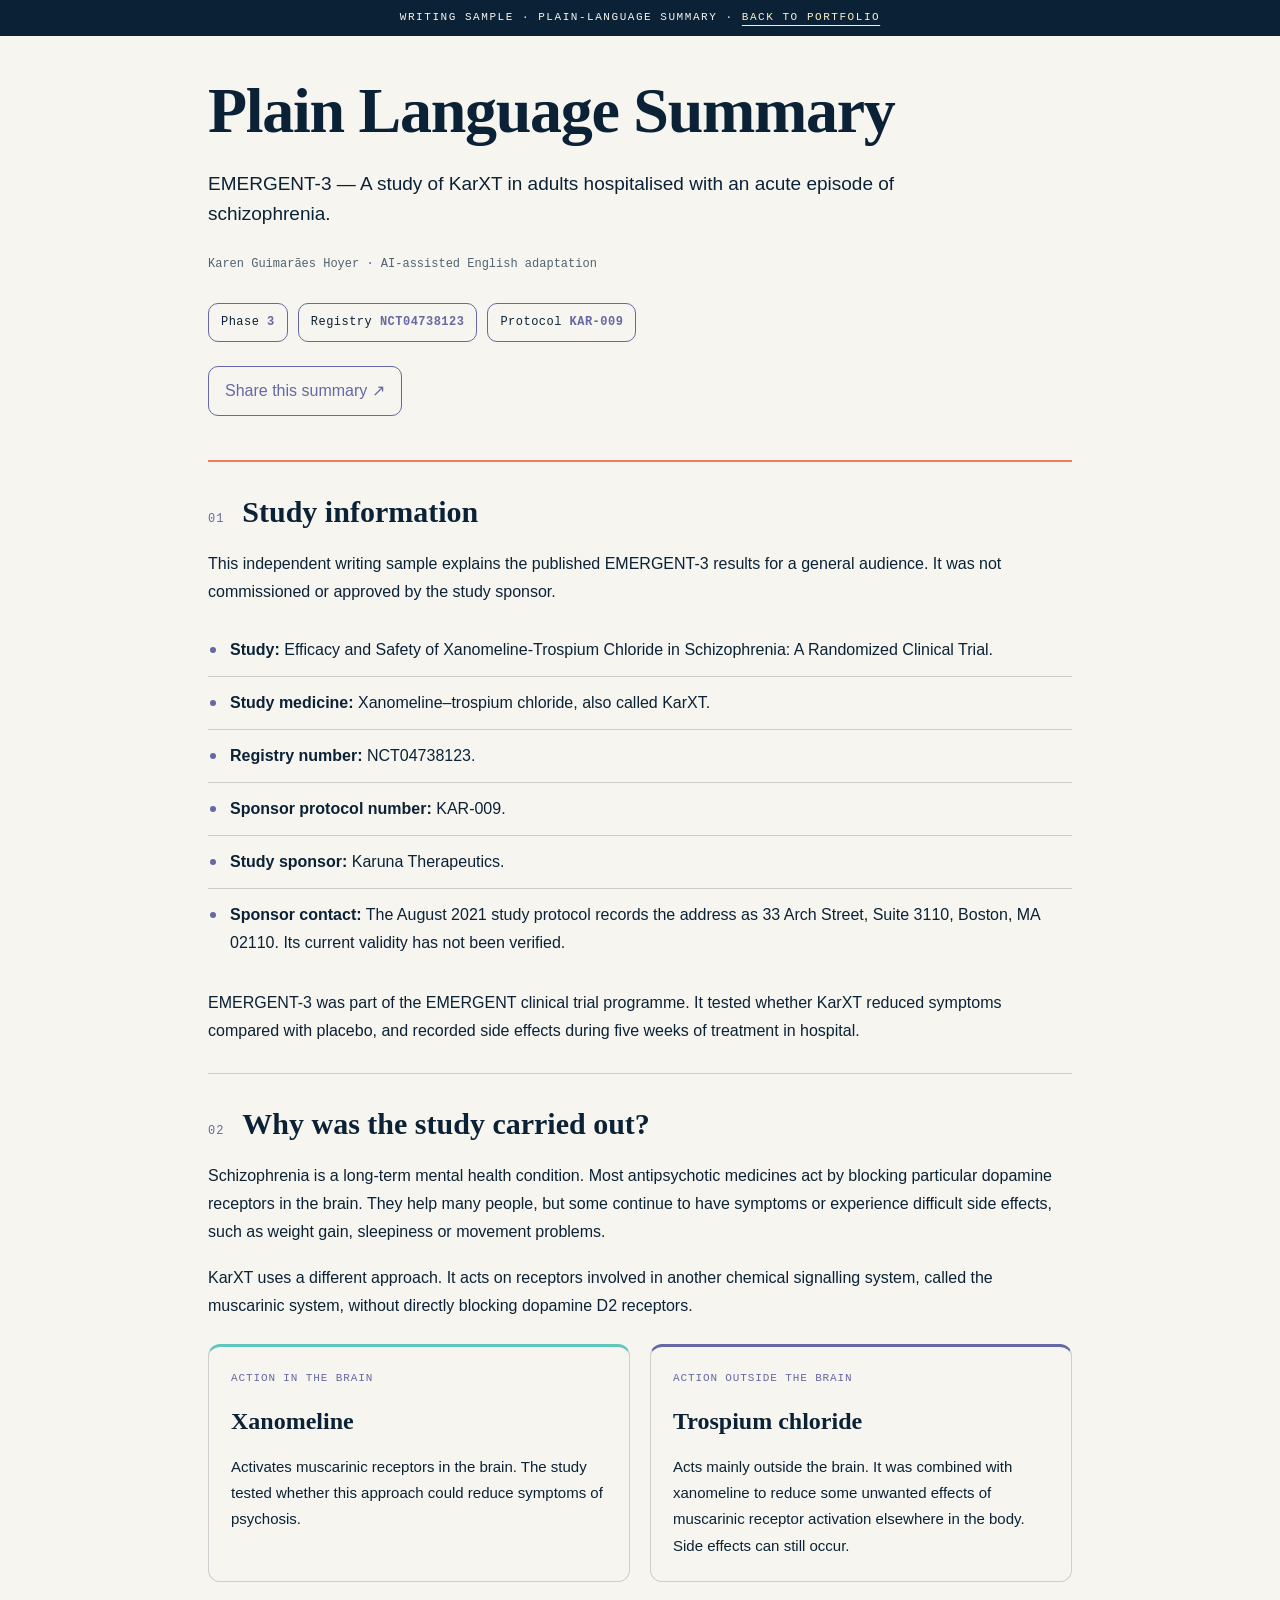
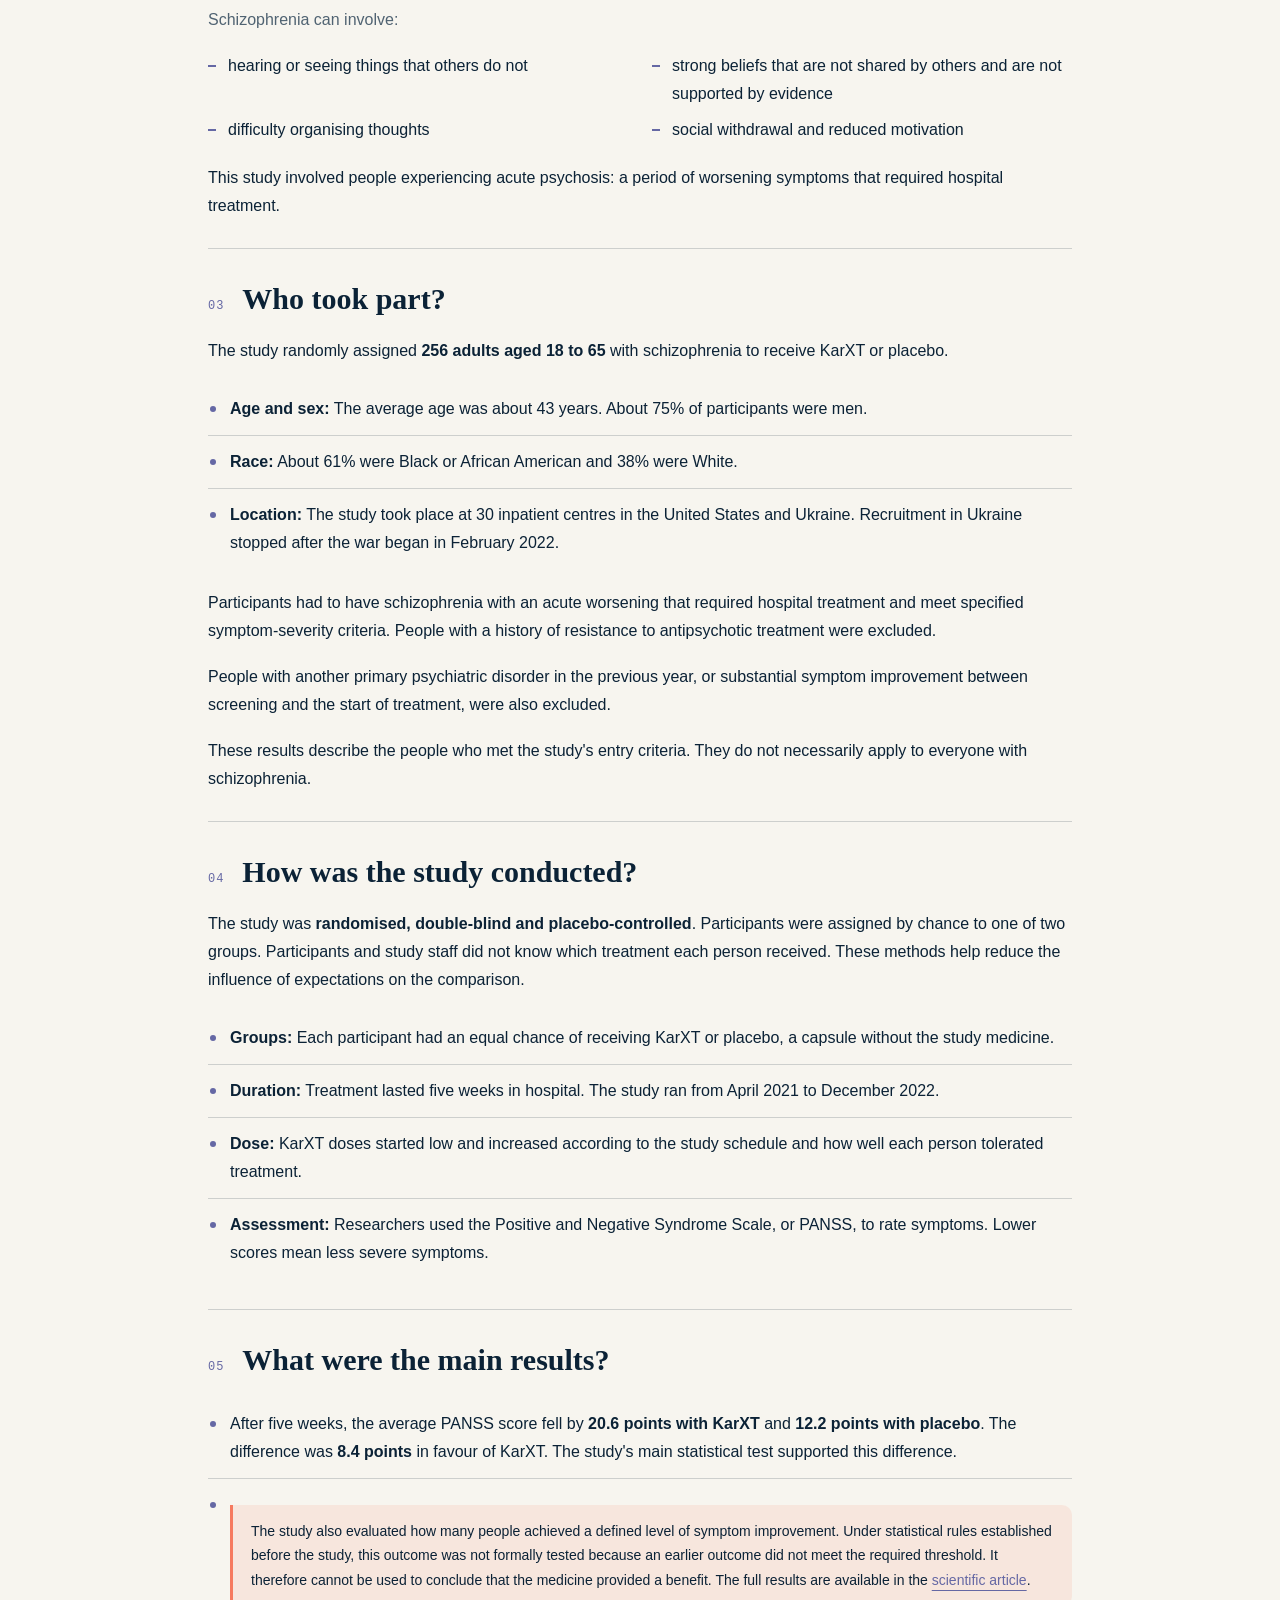
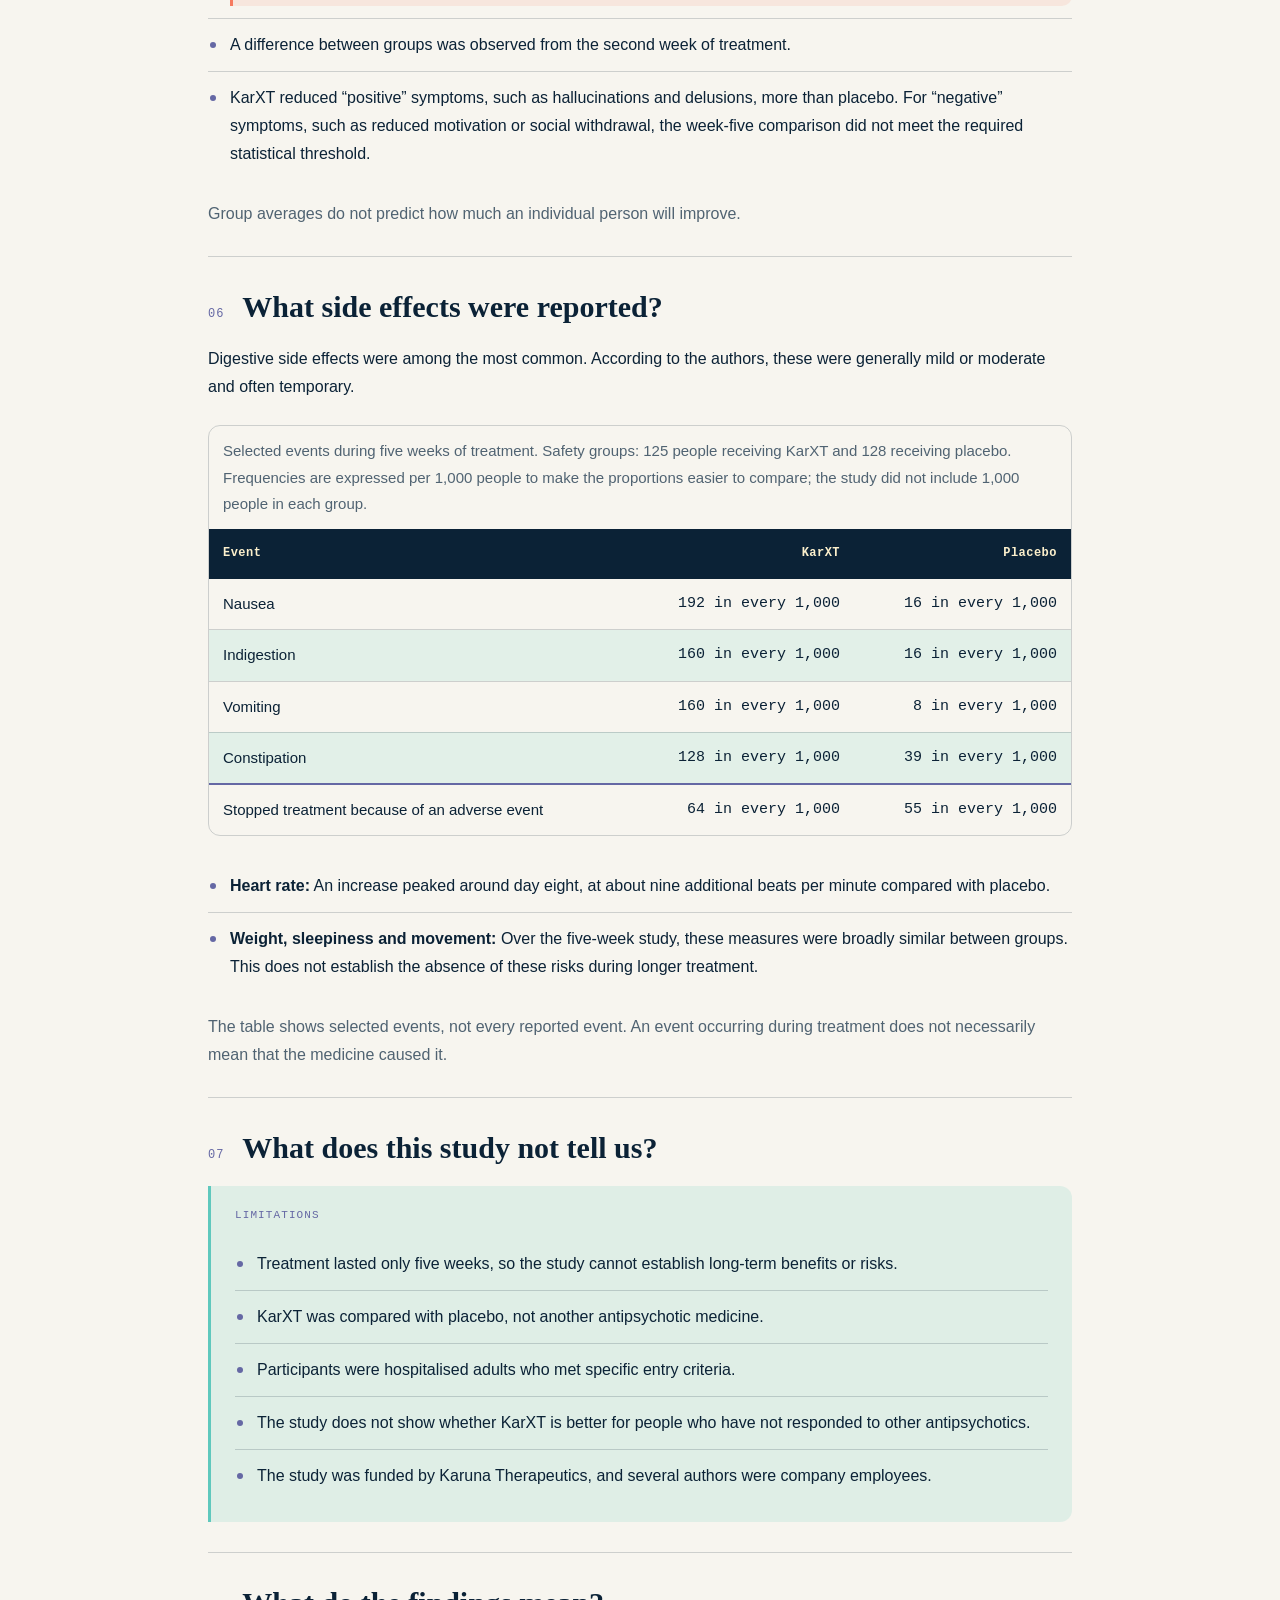
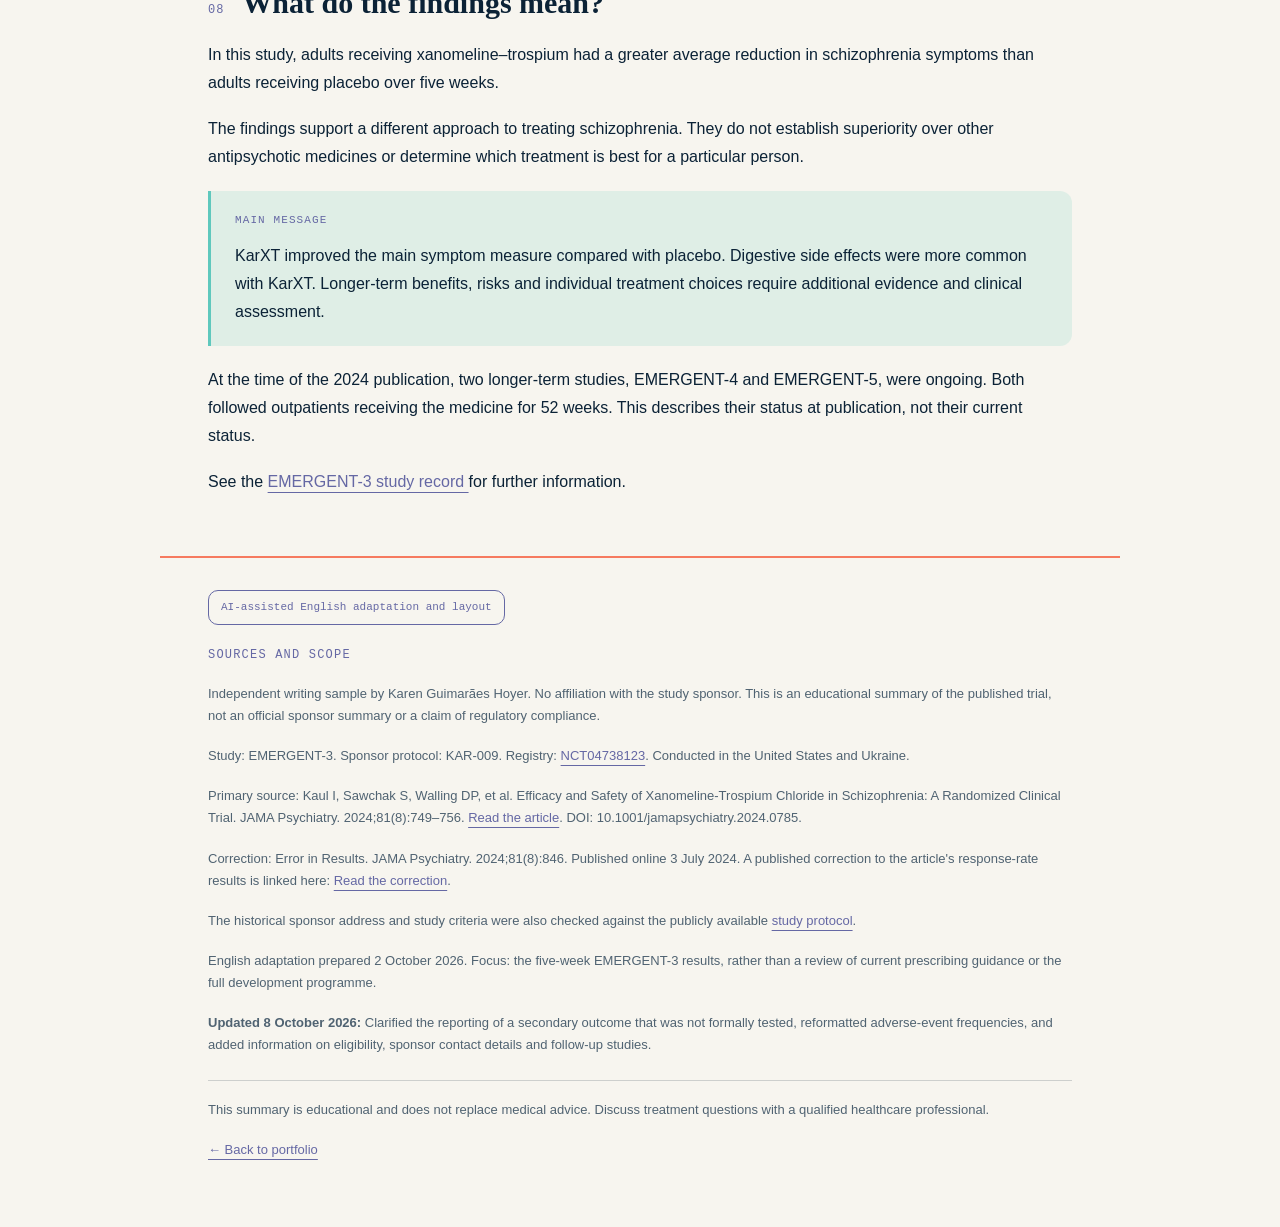
==== commit 4105ee25: "Update PLS_KarXT_EMERGENT-3_EN.html" ====
--- a/portfolio/PLS_KarXT_EMERGENT-3_EN.html
+++ b/portfolio/PLS_KarXT_EMERGENT-3_EN.html
@@ -490,6 +490,46 @@
     display: none;
   }
 }
+
+.share-row {
+  display: flex;
+  flex-wrap: wrap;
+  align-items: center;
+  gap: 12px;
+  margin-top: 24px;
+}
+
+.share-button {
+  padding: 10px 16px;
+  border: 1px solid var(--purple);
+  border-radius: 10px;
+  background: transparent;
+  color: var(--purple);
+  font: inherit;
+  cursor: pointer;
+  transition: background 0.2s, color 0.2s;
+}
+
+.share-button:hover {
+  background: var(--purple);
+  color: var(--paper);
+}
+
+.share-button:focus-visible {
+  outline: 2px solid var(--purple);
+  outline-offset: 4px;
+}
+
+.share-status {
+  color: var(--muted);
+  font-size: 13px;
+}
+
+@media print {
+  .share-row {
+    display: none;
+  }
+}
     
   </style>
 </head>
@@ -518,6 +558,15 @@
         <span class="chip">Registry <b>NCT04738123</b></span>
         <span class="chip">Protocol <b>KAR-009</b></span>
       </div>
+
+<div class="share-row">
+  <button class="share-button" id="share-button" type="button">
+    Share this summary ↗
+  </button>
+  <span class="share-status" id="share-status"
+        role="status" aria-live="polite"></span>
+</div>
+      
     </header>
 
     <div class="body">
@@ -1006,4 +1055,41 @@
     </footer>
 
   </main>
+
+<script>
+  const shareButton = document.getElementById("share-button");
+  const shareStatus = document.getElementById("share-status");
+
+  shareButton.addEventListener("click", async () => {
+    const url =
+      "https://kghoyer.com/portfolio/PLS_KarXT_EMERGENT-3_EN.html";
+
+    shareStatus.textContent = "";
+
+    if (typeof navigator.share === "function") {
+      try {
+        await navigator.share({
+          title: "EMERGENT-3 — Plain Language Summary",
+          text: "A plain-language summary of the EMERGENT-3 study.",
+          url
+        });
+        return;
+      } catch (error) {
+        if (error.name === "AbortError") return;
+      }
+    }
+
+    try {
+      await navigator.clipboard.writeText(url);
+      shareStatus.textContent = "Link copied!";
+    } catch {
+      shareStatus.textContent = "Copy the link below:";
+      const link = document.createElement("a");
+      link.href = url;
+      link.textContent = url;
+      shareStatus.append(document.createElement("br"), link);
+    }
+  });
+</script>
+  
 </body>
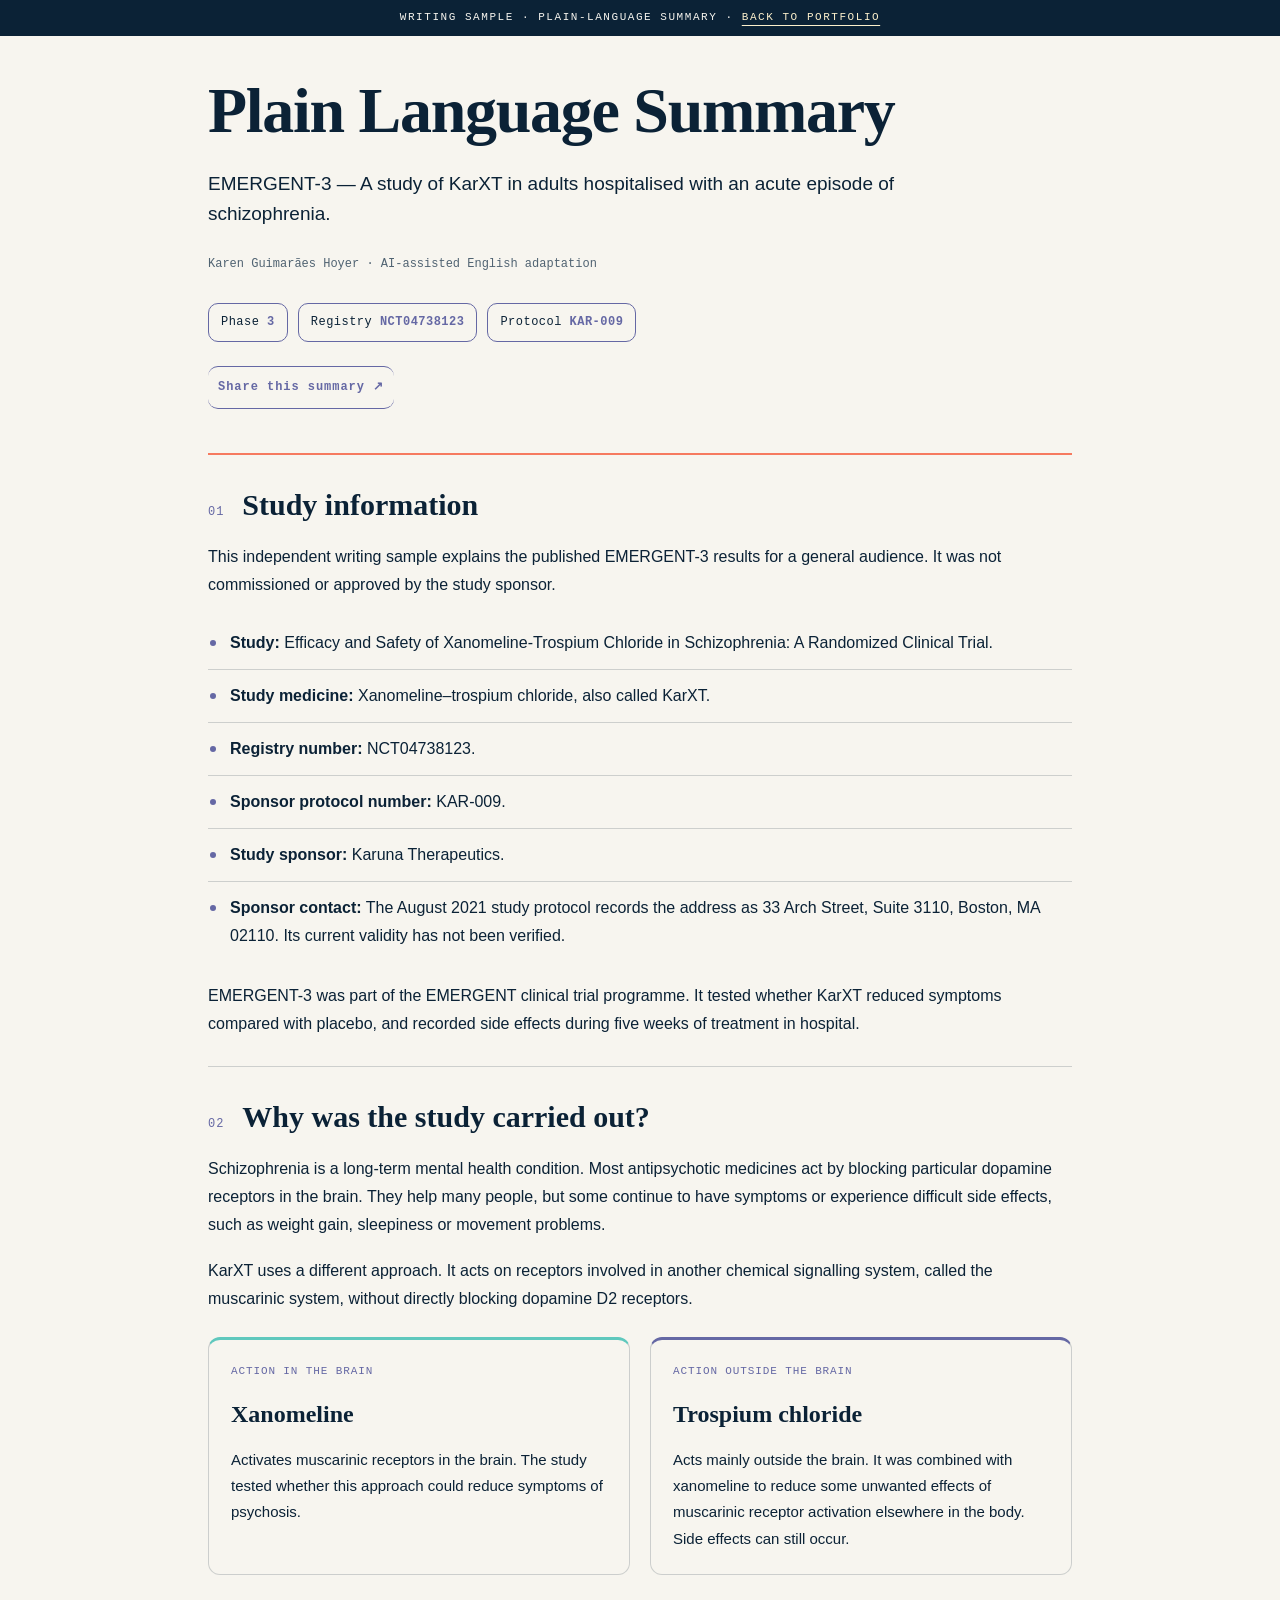
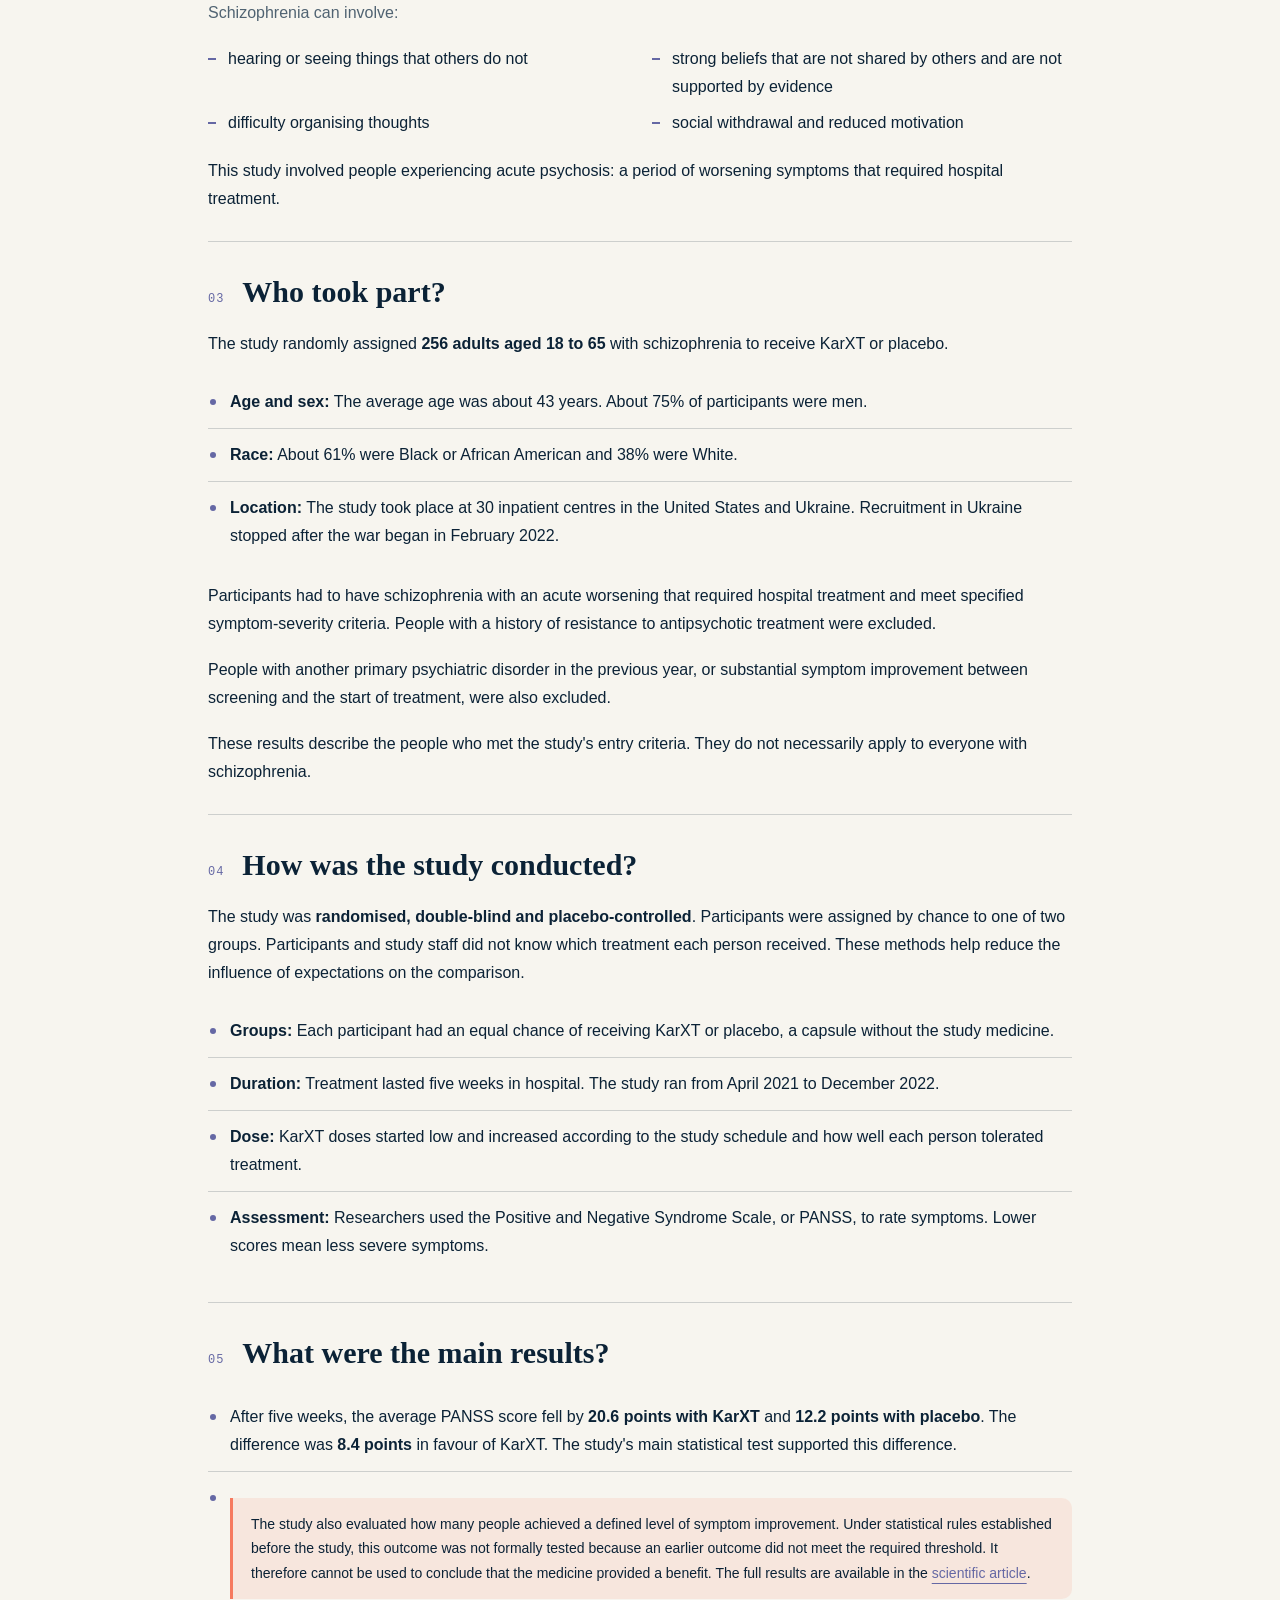
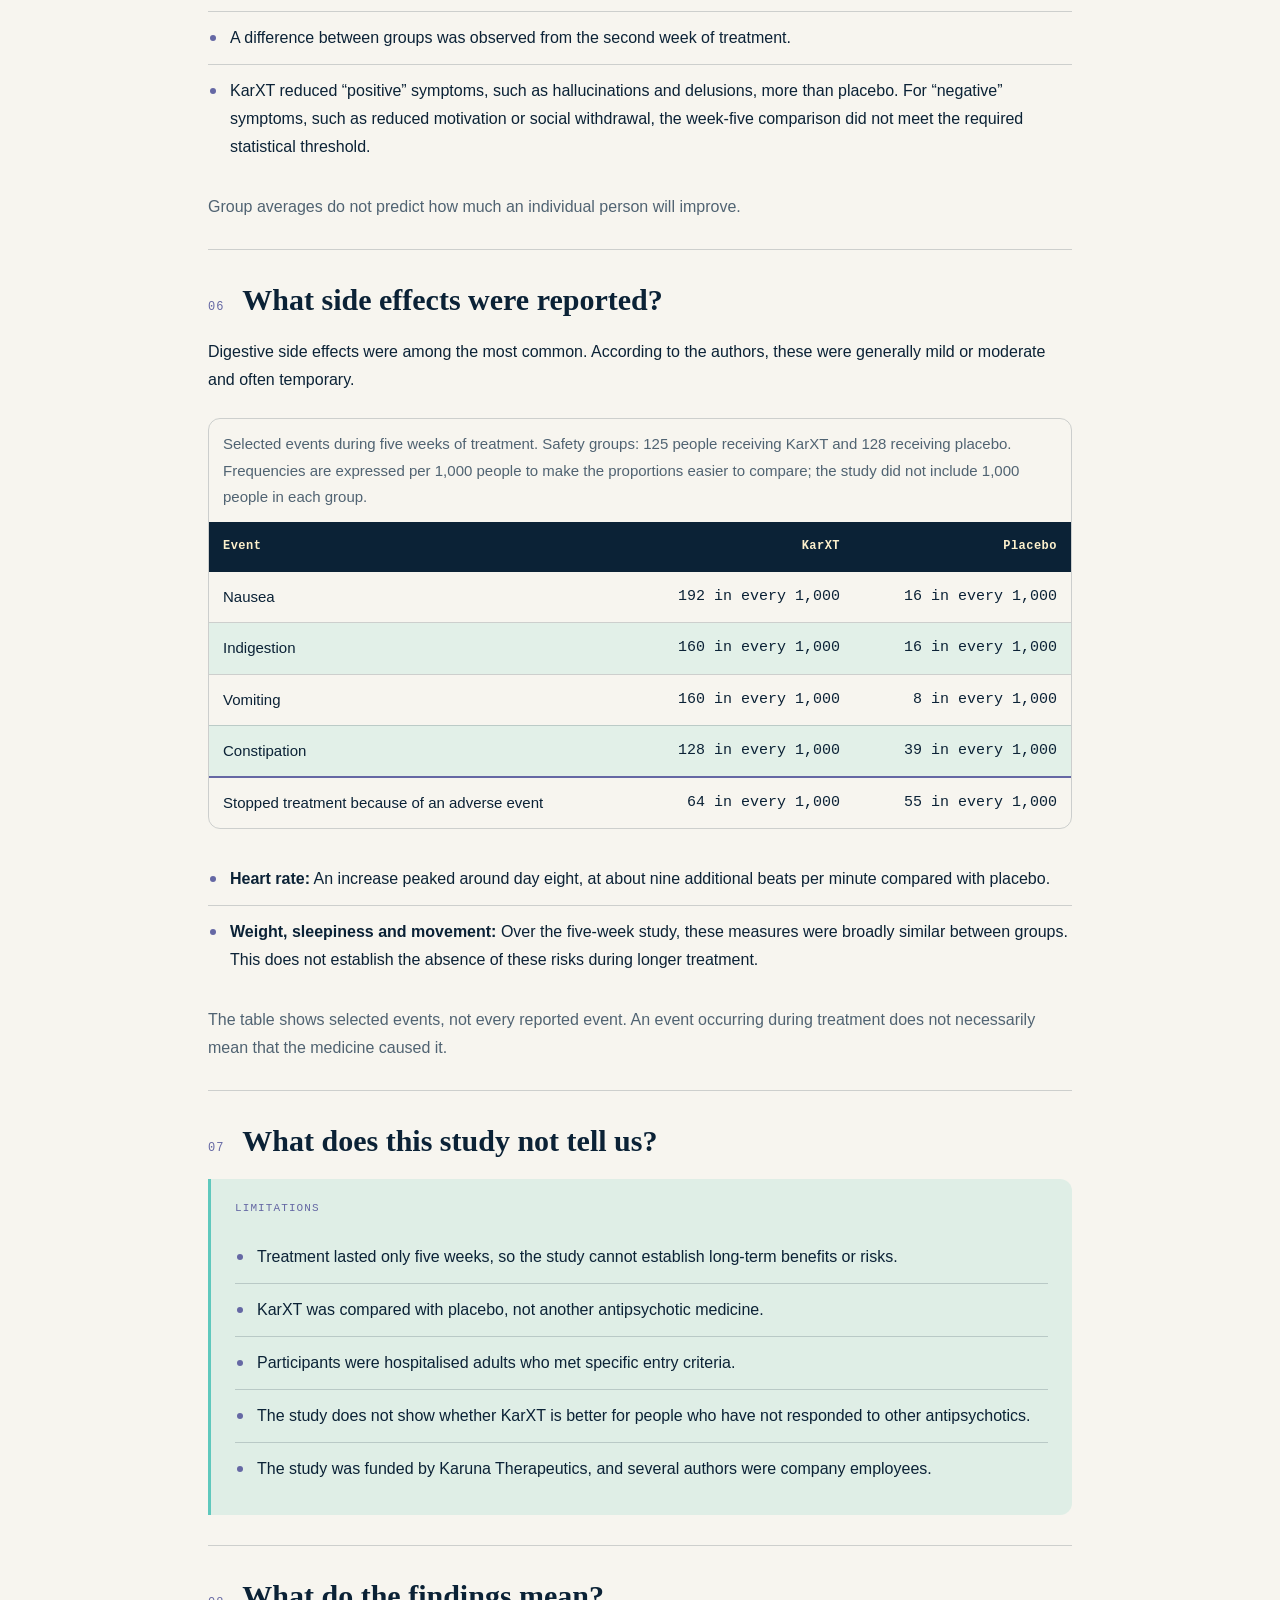
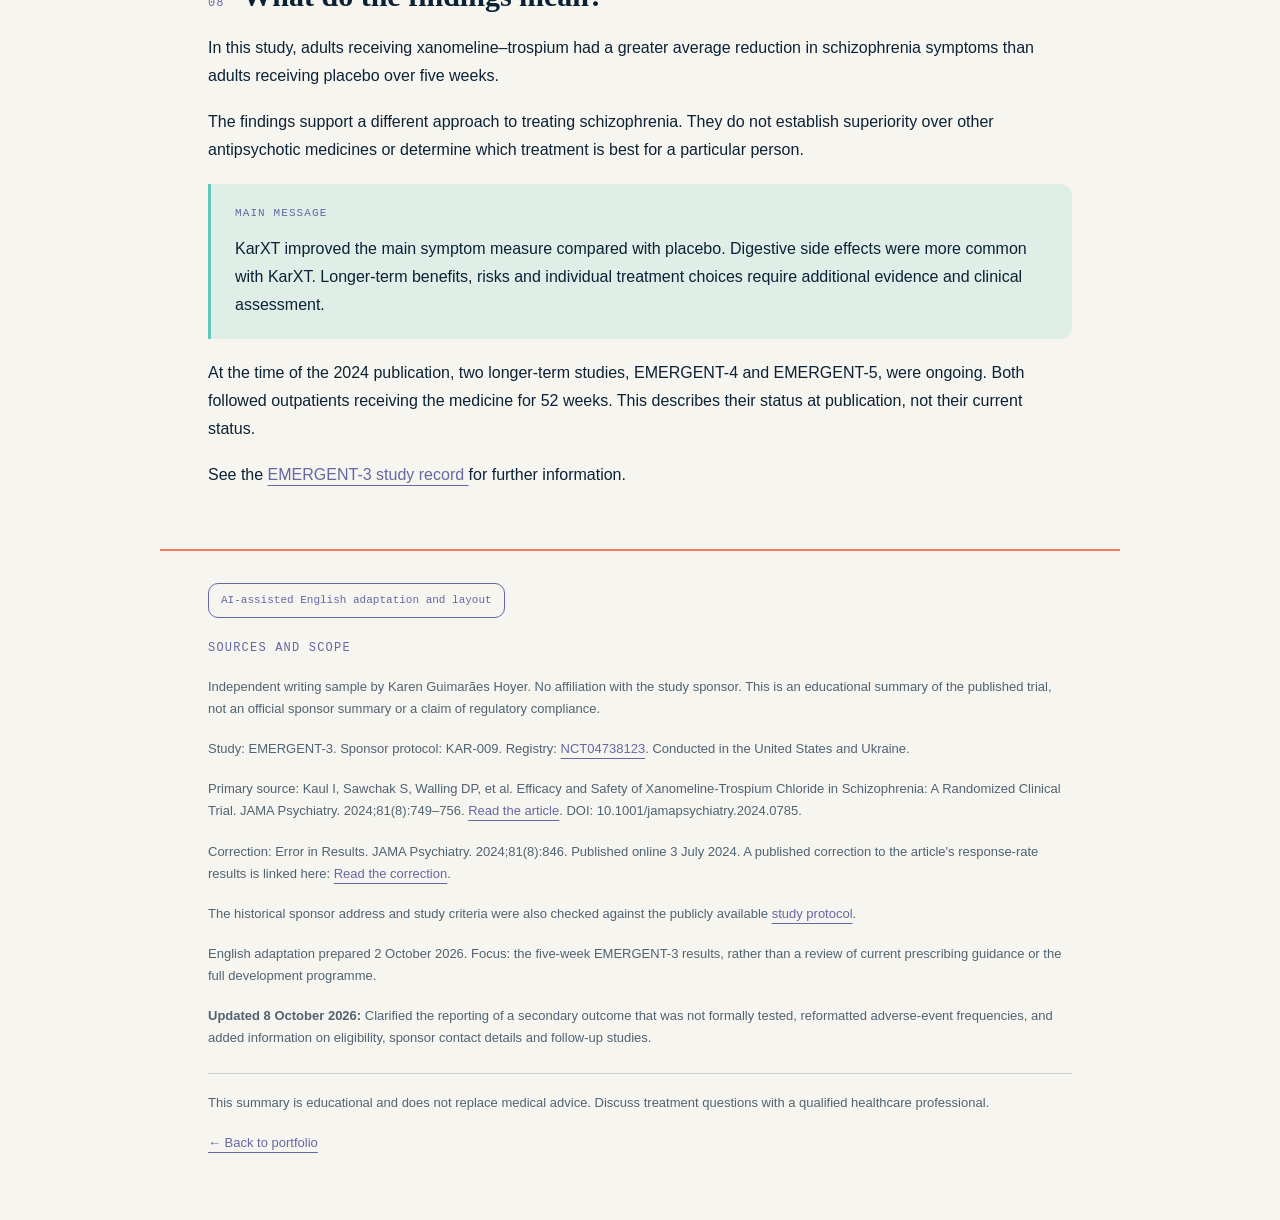
==== commit 654401e5: "Update PLS_KarXT_EMERGENT-3_EN.html" ====
--- a/portfolio/PLS_KarXT_EMERGENT-3_EN.html
+++ b/portfolio/PLS_KarXT_EMERGENT-3_EN.html
@@ -510,16 +510,25 @@
   transition: background 0.2s, color 0.2s;
 }
 
-.share-button:hover {
-  background: var(--purple);
-  color: var(--paper);
+.share-button {
+  font-size: 12px;
+  color: var(--purple);
+  font-weight: bold;
+  border: 1px solid var(--purple);
+  border-radius: 10px;
+  border-left: none;
+  border-right: none;
+  padding: 10px;
+  text-align: center;
+  font-family: "Courier New", Courier, monospace;
+  text-decoration: none;
+  text-transform: none;
+  letter-spacing: 0.08em;
+  background: transparent;
+  cursor: pointer;
+  transition: background 0.2s, color 0.2s;
 }
-
-.share-button:focus-visible {
-  outline: 2px solid var(--purple);
-  outline-offset: 4px;
-}
-
+    
 .share-status {
   color: var(--muted);
   font-size: 13px;
